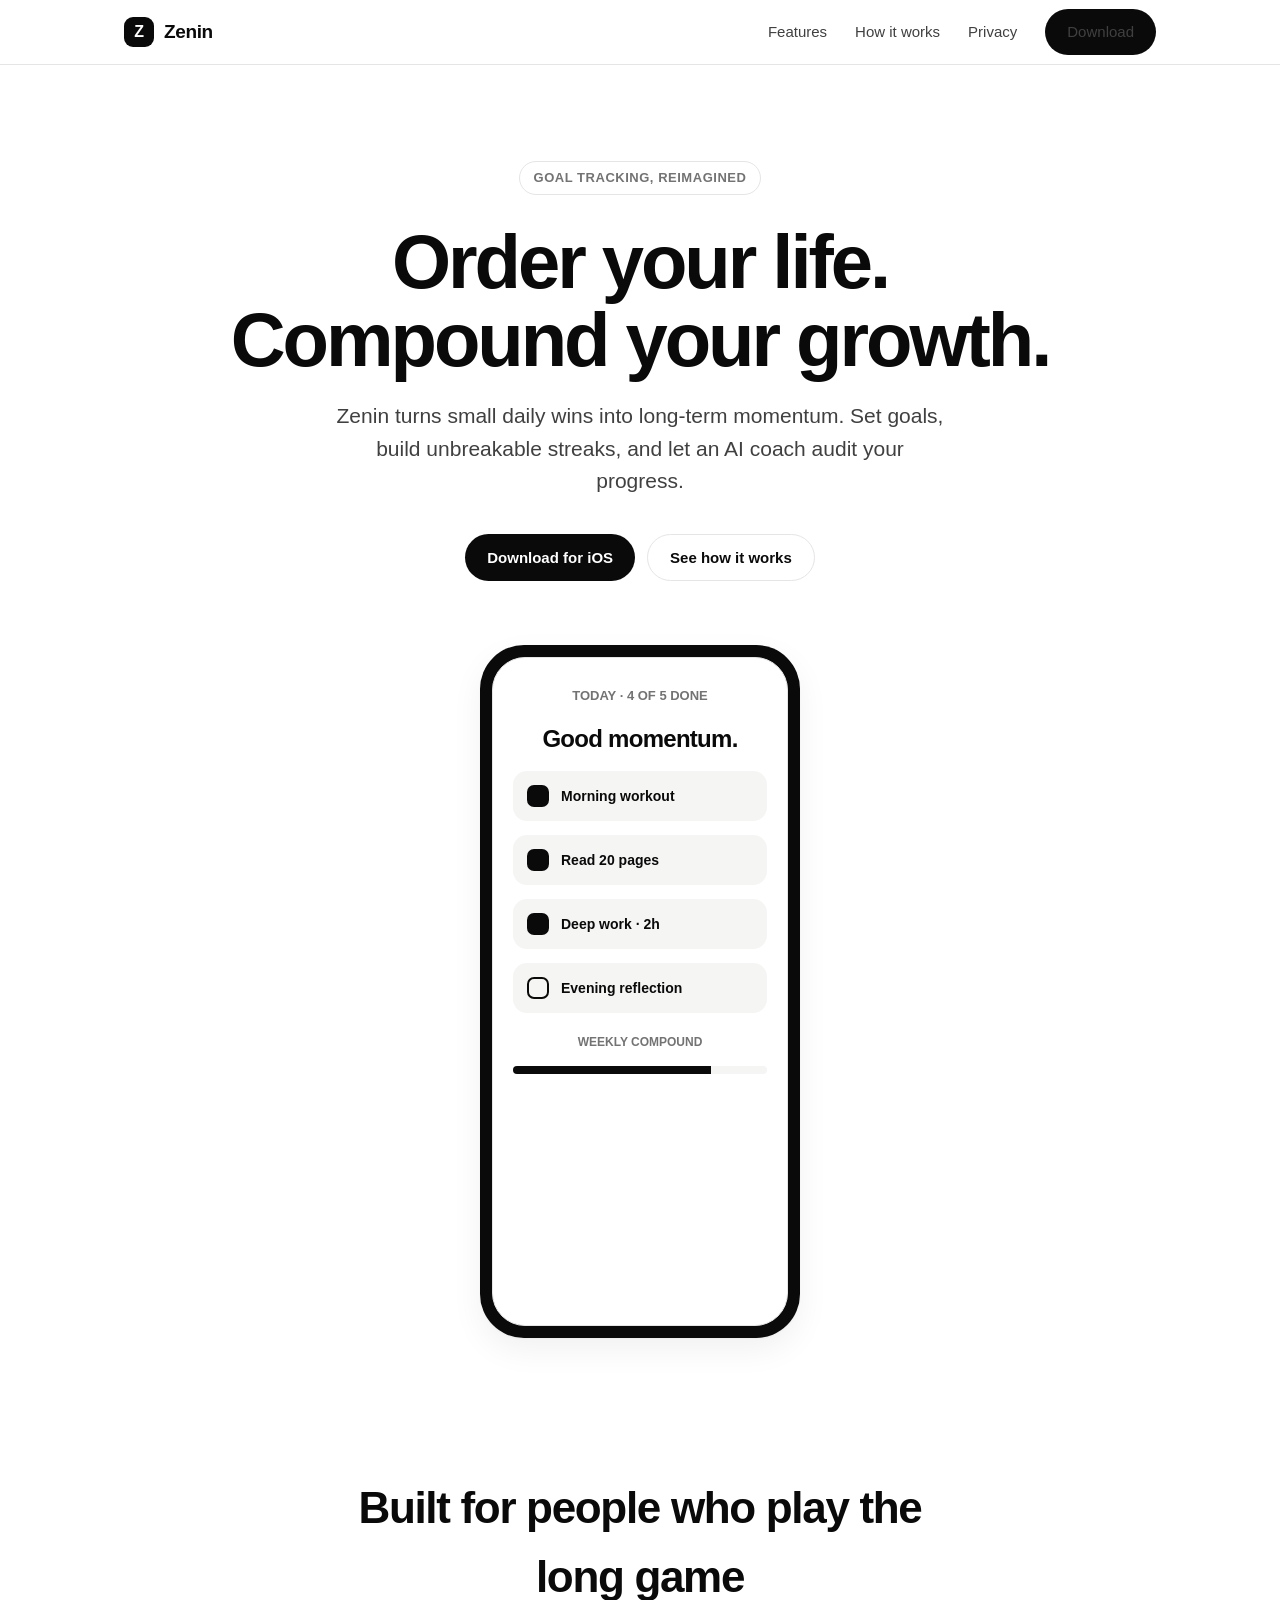
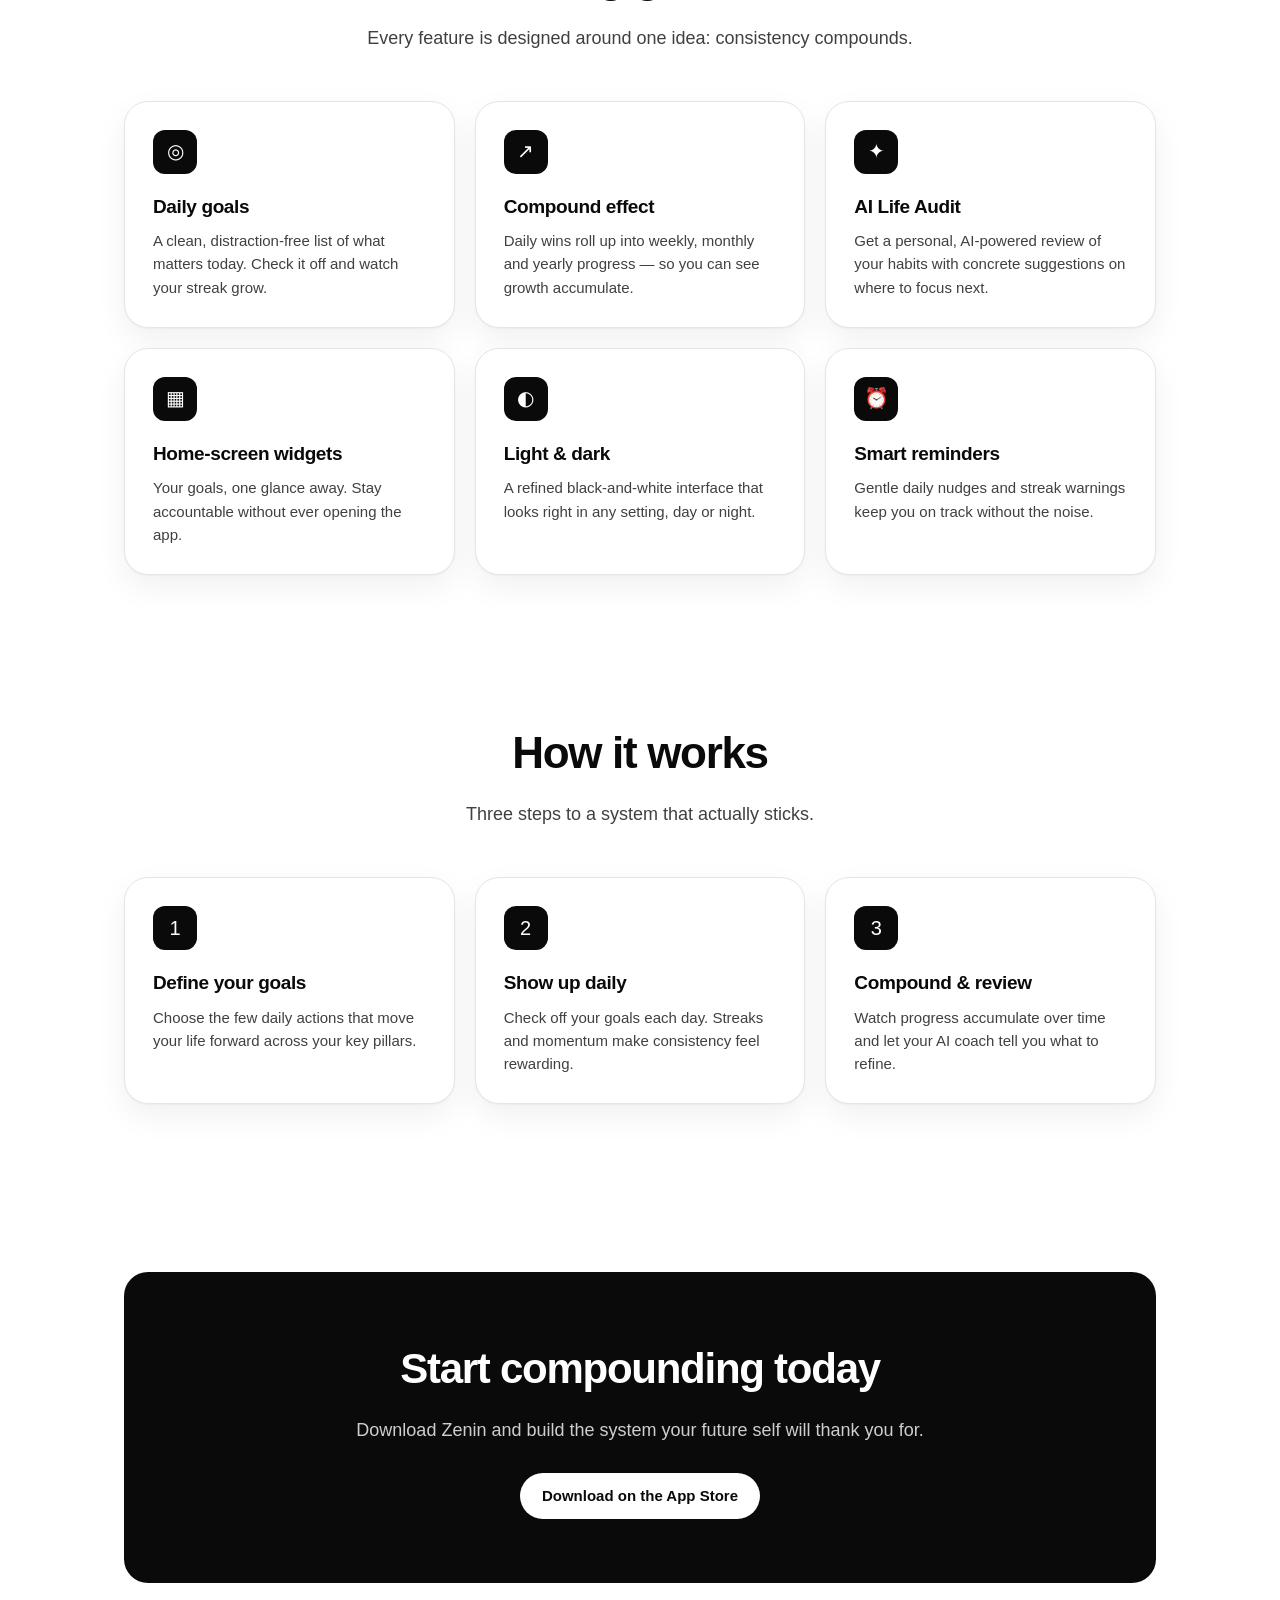
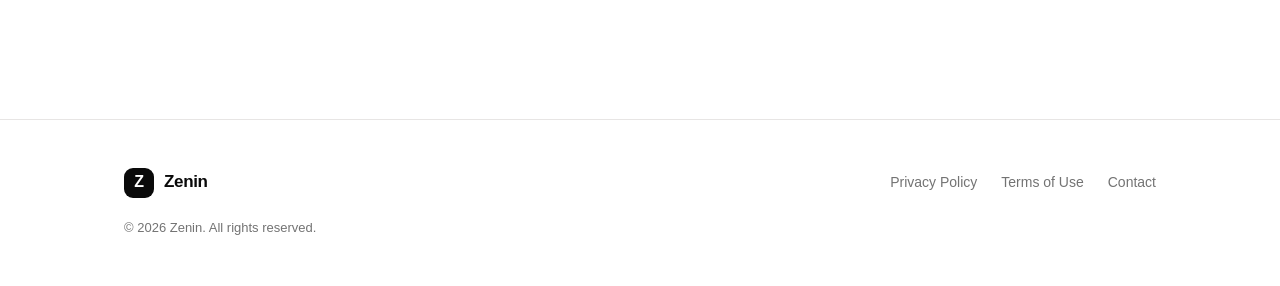
==== index.html @ 23f2ebb4 "Zenin marketing site + privacy policy & terms" ====
<!DOCTYPE html>
<html lang="en">
<head>
    <meta charset="UTF-8">
    <meta name="viewport" content="width=device-width, initial-scale=1.0">
    <title>Zenin — Order your life. Compound your growth.</title>
    <meta name="description" content="Zenin is a premium goal-tracking app that turns daily discipline into compounding long-term progress. Track goals, build streaks, and get an AI life audit.">
    <link rel="stylesheet" href="styles.css">
    <link rel="icon" href="data:image/svg+xml,<svg xmlns='http://www.w3.org/2000/svg' viewBox='0 0 100 100'><rect width='100' height='100' rx='22' fill='black'/><text x='50' y='70' font-size='62' font-family='Arial' font-weight='bold' fill='white' text-anchor='middle'>Z</text></svg>">
</head>
<body>

    <nav class="nav">
        <div class="wrap">
            <a class="brand" href="/"><span class="mark">Z</span> Zenin</a>
            <div class="nav-links">
                <a href="#features">Features</a>
                <a href="#how">How it works</a>
                <a href="privacy.html">Privacy</a>
                <a class="btn" href="#download">Download</a>
            </div>
        </div>
    </nav>

    <header class="hero">
        <div class="wrap">
            <span class="eyebrow">Goal tracking, reimagined</span>
            <h1>Order your life.<br>Compound your growth.</h1>
            <p class="lead">
                Zenin turns small daily wins into long-term momentum. Set goals,
                build unbreakable streaks, and let an AI coach audit your progress.
            </p>
            <div class="cta-row">
                <a class="btn" href="#download">Download for iOS</a>
                <a class="btn btn-ghost" href="#how">See how it works</a>
            </div>

            <div class="phone-stage">
                <div class="phone">
                    <div class="phone-screen">
                        <div class="ph-title">TODAY · 4 OF 5 DONE</div>
                        <div class="ph-h">Good momentum.</div>
                        <div class="ph-card"><span class="ph-dot on"></span> Morning workout</div>
                        <div class="ph-card"><span class="ph-dot on"></span> Read 20 pages</div>
                        <div class="ph-card"><span class="ph-dot on"></span> Deep work · 2h</div>
                        <div class="ph-card"><span class="ph-dot"></span> Evening reflection</div>
                        <div style="margin-top:6px; font-size:12px; color:var(--ink-mute); font-weight:600;">WEEKLY COMPOUND</div>
                        <div class="ph-bar"><span style="width:78%"></span></div>
                    </div>
                </div>
            </div>
        </div>
    </header>

    <section class="block" id="features">
        <div class="wrap">
            <div class="section-head">
                <h2>Built for people who play the long game</h2>
                <p>Every feature is designed around one idea: consistency compounds.</p>
            </div>
            <div class="grid">
                <div class="card">
                    <div class="ic">◎</div>
                    <h3>Daily goals</h3>
                    <p>A clean, distraction-free list of what matters today. Check it off and watch your streak grow.</p>
                </div>
                <div class="card">
                    <div class="ic">↗</div>
                    <h3>Compound effect</h3>
                    <p>Daily wins roll up into weekly, monthly and yearly progress — so you can see growth accumulate.</p>
                </div>
                <div class="card">
                    <div class="ic">✦</div>
                    <h3>AI Life Audit</h3>
                    <p>Get a personal, AI-powered review of your habits with concrete suggestions on where to focus next.</p>
                </div>
                <div class="card">
                    <div class="ic">▦</div>
                    <h3>Home-screen widgets</h3>
                    <p>Your goals, one glance away. Stay accountable without ever opening the app.</p>
                </div>
                <div class="card">
                    <div class="ic">◐</div>
                    <h3>Light &amp; dark</h3>
                    <p>A refined black-and-white interface that looks right in any setting, day or night.</p>
                </div>
                <div class="card">
                    <div class="ic">⏰</div>
                    <h3>Smart reminders</h3>
                    <p>Gentle daily nudges and streak warnings keep you on track without the noise.</p>
                </div>
            </div>
        </div>
    </section>

    <section class="block" id="how">
        <div class="wrap">
            <div class="section-head">
                <h2>How it works</h2>
                <p>Three steps to a system that actually sticks.</p>
            </div>
            <div class="grid">
                <div class="card">
                    <div class="ic">1</div>
                    <h3>Define your goals</h3>
                    <p>Choose the few daily actions that move your life forward across your key pillars.</p>
                </div>
                <div class="card">
                    <div class="ic">2</div>
                    <h3>Show up daily</h3>
                    <p>Check off your goals each day. Streaks and momentum make consistency feel rewarding.</p>
                </div>
                <div class="card">
                    <div class="ic">3</div>
                    <h3>Compound &amp; review</h3>
                    <p>Watch progress accumulate over time and let your AI coach tell you what to refine.</p>
                </div>
            </div>
        </div>
    </section>

    <section class="block" id="download">
        <div class="wrap">
            <div class="band">
                <h2>Start compounding today</h2>
                <p>Download Zenin and build the system your future self will thank you for.</p>
                <a class="btn" href="#">Download on the App Store</a>
            </div>
        </div>
    </section>

    <footer class="footer">
        <div class="wrap">
            <a class="brand" href="/"><span class="mark">Z</span> Zenin</a>
            <div class="footer-links">
                <a href="privacy.html">Privacy Policy</a>
                <a href="terms.html">Terms of Use</a>
                <a href="mailto:walydelkhadiri@gmail.com">Contact</a>
            </div>
            <div class="copy">© 2026 Zenin. All rights reserved.</div>
        </div>
    </footer>

</body>
</html>
---- styles.css ----
/* ============================================================
   Zenin — marketing & legal site
   Aesthetic: minimal black & white premium, Cal-AI-style layout
   ============================================================ */

:root {
    --bg:            #ffffff;
    --bg-soft:       #f5f5f4;
    --bg-card:       #ffffff;
    --ink:           #0a0a0a;
    --ink-soft:      #404040;
    --ink-mute:      #737373;
    --line:          #e7e5e4;
    --radius:        24px;
    --radius-sm:     14px;
    --shadow:        0 1px 2px rgba(0,0,0,.04), 0 12px 32px rgba(0,0,0,.06);
    --maxw:          1080px;
    --font:          -apple-system, BlinkMacSystemFont, "SF Pro Display",
                     "Inter", "Helvetica Neue", Arial, sans-serif;
}

@media (prefers-color-scheme: dark) {
    :root {
        --bg:        #0a0a0a;
        --bg-soft:   #161615;
        --bg-card:   #161615;
        --ink:       #fafafa;
        --ink-soft:  #d4d4d4;
        --ink-mute:  #a3a3a3;
        --line:      #292929;
        --shadow:    0 1px 2px rgba(0,0,0,.4), 0 12px 32px rgba(0,0,0,.5);
    }
}

* { box-sizing: border-box; margin: 0; padding: 0; }

html { scroll-behavior: smooth; -webkit-text-size-adjust: 100%; }

body {
    font-family: var(--font);
    background: var(--bg);
    color: var(--ink);
    line-height: 1.55;
    -webkit-font-smoothing: antialiased;
    text-rendering: optimizeLegibility;
}

a { color: inherit; text-decoration: none; }

.wrap { max-width: var(--maxw); margin: 0 auto; padding: 0 24px; }

/* ---------- Nav ---------- */
.nav {
    position: sticky; top: 0; z-index: 50;
    backdrop-filter: saturate(180%) blur(20px);
    -webkit-backdrop-filter: saturate(180%) blur(20px);
    background: color-mix(in srgb, var(--bg) 80%, transparent);
    border-bottom: 1px solid var(--line);
}
.nav .wrap {
    display: flex; align-items: center; justify-content: space-between;
    height: 64px;
}
.brand {
    display: flex; align-items: center; gap: 10px;
    font-weight: 700; font-size: 19px; letter-spacing: -.02em;
}
.brand .mark {
    width: 30px; height: 30px; border-radius: 9px;
    background: var(--ink); color: var(--bg);
    display: grid; place-items: center;
    font-weight: 800; font-size: 16px;
}
.nav-links { display: flex; align-items: center; gap: 28px; }
.nav-links a { color: var(--ink-soft); font-size: 15px; font-weight: 500; }
.nav-links a:hover { color: var(--ink); }

/* ---------- Buttons ---------- */
.btn {
    display: inline-flex; align-items: center; gap: 8px;
    background: var(--ink); color: var(--bg);
    font-weight: 600; font-size: 15px;
    padding: 11px 22px; border-radius: 999px;
    transition: transform .15s ease, opacity .15s ease;
    white-space: nowrap;
}
.btn:hover { transform: translateY(-1px); opacity: .9; }
.btn-ghost {
    background: transparent; color: var(--ink);
    border: 1px solid var(--line);
}

/* ---------- Hero ---------- */
.hero { text-align: center; padding: 96px 0 64px; }
.eyebrow {
    display: inline-block; font-size: 13px; font-weight: 600;
    letter-spacing: .04em; text-transform: uppercase;
    color: var(--ink-mute);
    border: 1px solid var(--line); border-radius: 999px;
    padding: 6px 14px; margin-bottom: 28px;
}
.hero h1 {
    font-size: clamp(40px, 7vw, 76px);
    line-height: 1.02; letter-spacing: -.04em; font-weight: 800;
    margin-bottom: 22px;
}
.hero p.lead {
    font-size: clamp(17px, 2.4vw, 21px);
    color: var(--ink-soft); max-width: 620px; margin: 0 auto 36px;
}
.cta-row { display: flex; gap: 12px; justify-content: center; flex-wrap: wrap; }

/* ---------- Phone mock ---------- */
.phone-stage { margin: 64px auto 0; max-width: 320px; }
.phone {
    aspect-ratio: 9 / 19.5;
    border-radius: 44px;
    background: var(--ink);
    padding: 12px;
    box-shadow: var(--shadow);
}
.phone-screen {
    width: 100%; height: 100%;
    border-radius: 33px;
    background: var(--bg);
    border: 1px solid var(--line);
    display: flex; flex-direction: column;
    padding: 28px 20px; gap: 14px; overflow: hidden;
}
.ph-title { font-size: 13px; color: var(--ink-mute); font-weight: 600; }
.ph-h { font-size: 24px; font-weight: 800; letter-spacing: -.03em; }
.ph-card {
    background: var(--bg-soft); border-radius: var(--radius-sm);
    padding: 14px; display: flex; align-items: center; gap: 12px;
    font-size: 14px; font-weight: 600;
}
.ph-dot {
    width: 22px; height: 22px; border-radius: 7px;
    border: 2px solid var(--ink); flex: none;
}
.ph-dot.on { background: var(--ink); }
.ph-bar { height: 8px; border-radius: 99px; background: var(--bg-soft); overflow: hidden; }
.ph-bar > span { display: block; height: 100%; background: var(--ink); }

/* ---------- Sections ---------- */
section.block { padding: 72px 0; }
.section-head { text-align: center; max-width: 640px; margin: 0 auto 48px; }
.section-head h2 {
    font-size: clamp(28px, 4.5vw, 44px);
    letter-spacing: -.03em; font-weight: 800; margin-bottom: 14px;
}
.section-head p { color: var(--ink-soft); font-size: 18px; }

.grid {
    display: grid; grid-template-columns: repeat(3, 1fr); gap: 20px;
}
.card {
    background: var(--bg-card); border: 1px solid var(--line);
    border-radius: var(--radius); padding: 28px;
    box-shadow: var(--shadow);
}
.card .ic {
    width: 44px; height: 44px; border-radius: 12px;
    background: var(--ink); color: var(--bg);
    display: grid; place-items: center; font-size: 20px;
    margin-bottom: 18px;
}
.card h3 { font-size: 19px; letter-spacing: -.02em; margin-bottom: 8px; }
.card p { color: var(--ink-soft); font-size: 15px; }

/* ---------- CTA band ---------- */
.band {
    background: var(--ink); color: var(--bg);
    border-radius: var(--radius); text-align: center;
    padding: 64px 32px; margin: 24px 0;
}
.band h2 { font-size: clamp(28px, 4.5vw, 42px); letter-spacing: -.03em; margin-bottom: 16px; }
.band p { opacity: .8; font-size: 18px; margin-bottom: 28px; }
.band .btn { background: var(--bg); color: var(--ink); }

/* ---------- Footer ---------- */
.footer { border-top: 1px solid var(--line); padding: 48px 0; margin-top: 40px; }
.footer .wrap {
    display: flex; justify-content: space-between; align-items: center;
    flex-wrap: wrap; gap: 20px;
}
.footer .brand { font-size: 17px; }
.footer-links { display: flex; gap: 24px; flex-wrap: wrap; }
.footer-links a { color: var(--ink-mute); font-size: 14px; }
.footer-links a:hover { color: var(--ink); }
.copy { color: var(--ink-mute); font-size: 13px; width: 100%; }

/* ---------- Legal pages ---------- */
.legal { padding: 56px 0 32px; max-width: 760px; margin: 0 auto; }
.legal .back { font-size: 14px; color: var(--ink-mute); display: inline-block; margin-bottom: 28px; }
.legal .back:hover { color: var(--ink); }
.legal h1 { font-size: clamp(32px, 5vw, 46px); letter-spacing: -.03em; margin-bottom: 10px; }
.legal .updated { color: var(--ink-mute); font-size: 14px; margin-bottom: 40px; }
.legal h2 {
    font-size: 22px; letter-spacing: -.02em; margin: 40px 0 12px;
    padding-top: 8px;
}
.legal h3 { font-size: 17px; margin: 24px 0 8px; }
.legal p, .legal li { color: var(--ink-soft); font-size: 16px; margin-bottom: 12px; }
.legal ul { padding-left: 22px; margin-bottom: 12px; }
.legal li { margin-bottom: 6px; }
.legal a { text-decoration: underline; text-underline-offset: 2px; }
.legal strong { color: var(--ink); }
.legal .tldr {
    background: var(--bg-soft); border: 1px solid var(--line);
    border-radius: var(--radius-sm); padding: 18px 20px; margin-bottom: 32px;
    font-size: 15px;
}

/* ---------- Responsive ---------- */
@media (max-width: 820px) {
    .grid { grid-template-columns: 1fr; }
    .nav-links a:not(.btn) { display: none; }
    .hero { padding: 64px 0 40px; }
}
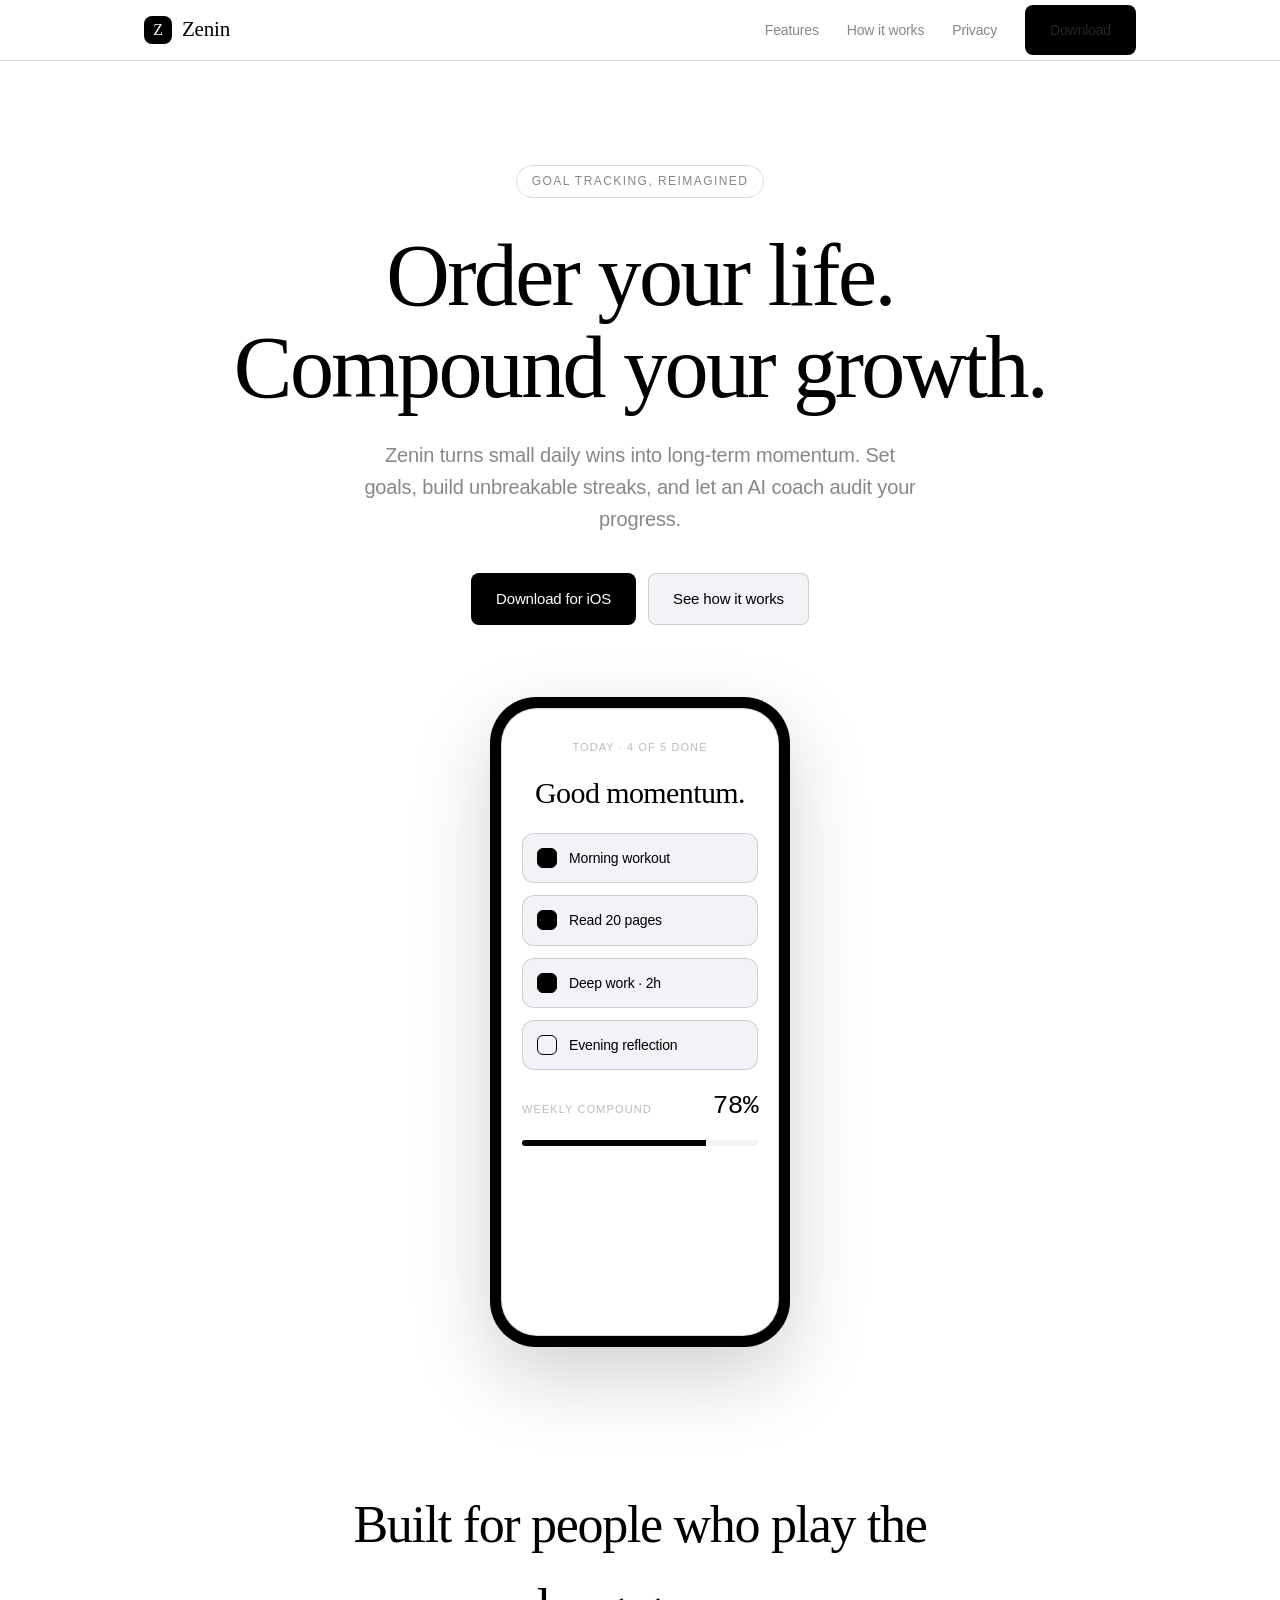
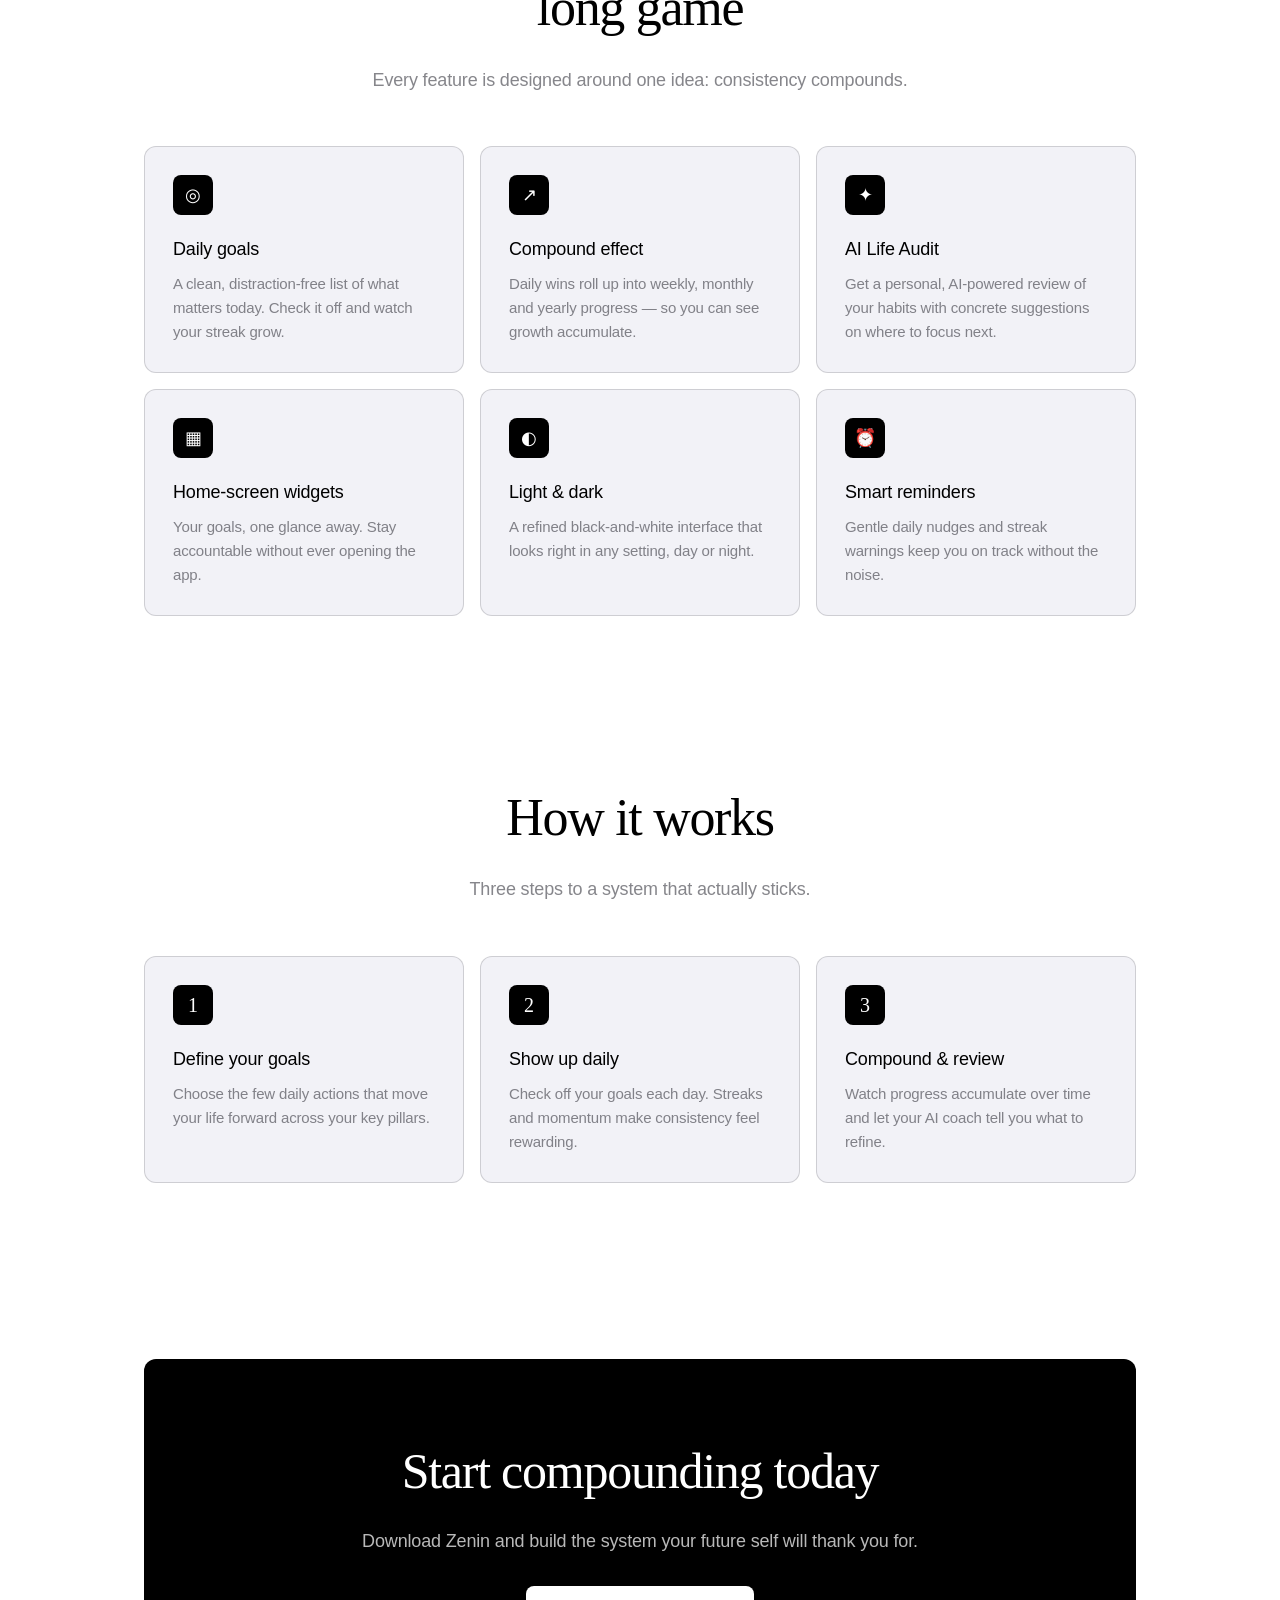
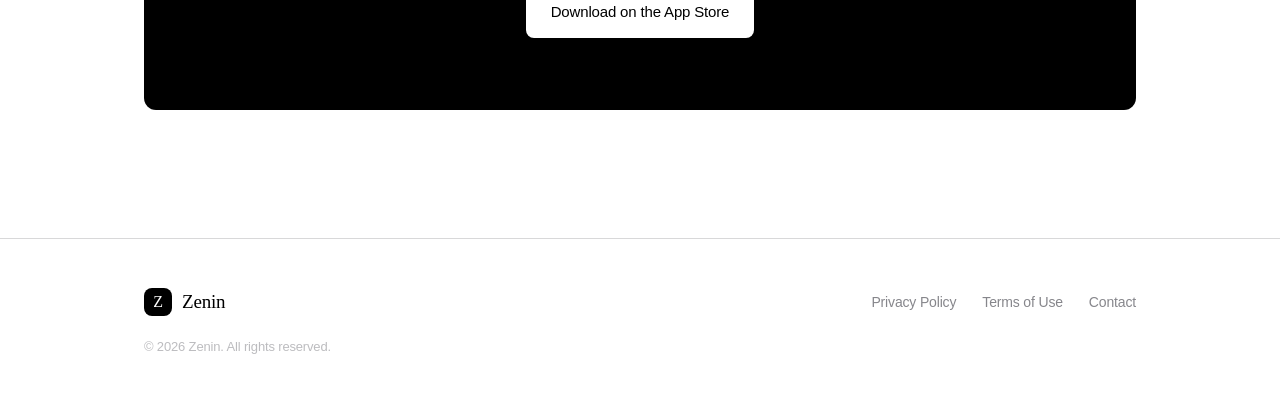
==== commit 7a602c2c: "Redesign to match app DA: thin serif display, light sans body, mono numerals, iOS semantic colors" ====
--- a/index.html
+++ b/index.html
@@ -16,7 +16,7 @@
             <div class="nav-links">
                 <a href="#features">Features</a>
                 <a href="#how">How it works</a>
-                <a href="privacy.html">Privacy</a>
+                <a href="privacy/">Privacy</a>
                 <a class="btn" href="#download">Download</a>
             </div>
         </div>
@@ -32,19 +32,19 @@
             </p>
             <div class="cta-row">
                 <a class="btn" href="#download">Download for iOS</a>
-                <a class="btn btn-ghost" href="#how">See how it works</a>
+                <a class="btn btn-secondary" href="#how">See how it works</a>
             </div>
 
             <div class="phone-stage">
                 <div class="phone">
                     <div class="phone-screen">
-                        <div class="ph-title">TODAY · 4 OF 5 DONE</div>
+                        <div class="ph-eyebrow">Today · 4 of 5 done</div>
                         <div class="ph-h">Good momentum.</div>
                         <div class="ph-card"><span class="ph-dot on"></span> Morning workout</div>
                         <div class="ph-card"><span class="ph-dot on"></span> Read 20 pages</div>
                         <div class="ph-card"><span class="ph-dot on"></span> Deep work · 2h</div>
                         <div class="ph-card"><span class="ph-dot"></span> Evening reflection</div>
-                        <div style="margin-top:6px; font-size:12px; color:var(--ink-mute); font-weight:600;">WEEKLY COMPOUND</div>
+                        <div class="ph-metric"><span>Weekly compound</span><span>78%</span></div>
                         <div class="ph-bar"><span style="width:78%"></span></div>
                     </div>
                 </div>
@@ -101,17 +101,17 @@
             </div>
             <div class="grid">
                 <div class="card">
-                    <div class="ic">1</div>
+                    <div class="ic num">1</div>
                     <h3>Define your goals</h3>
                     <p>Choose the few daily actions that move your life forward across your key pillars.</p>
                 </div>
                 <div class="card">
-                    <div class="ic">2</div>
+                    <div class="ic num">2</div>
                     <h3>Show up daily</h3>
                     <p>Check off your goals each day. Streaks and momentum make consistency feel rewarding.</p>
                 </div>
                 <div class="card">
-                    <div class="ic">3</div>
+                    <div class="ic num">3</div>
                     <h3>Compound &amp; review</h3>
                     <p>Watch progress accumulate over time and let your AI coach tell you what to refine.</p>
                 </div>
@@ -133,8 +133,8 @@
         <div class="wrap">
             <a class="brand" href="/"><span class="mark">Z</span> Zenin</a>
             <div class="footer-links">
-                <a href="privacy.html">Privacy Policy</a>
-                <a href="terms.html">Terms of Use</a>
+                <a href="privacy/">Privacy Policy</a>
+                <a href="terms/">Terms of Use</a>
                 <a href="mailto:walydelkhadiri@gmail.com">Contact</a>
             </div>
             <div class="copy">© 2026 Zenin. All rights reserved.</div>
--- a/styles.css
+++ b/styles.css
@@ -1,34 +1,43 @@
 /* ============================================================
    Zenin — marketing & legal site
-   Aesthetic: minimal black & white premium, Cal-AI-style layout
+   Mirrors the in-app design system (LOTheme):
+   · serif ultra-thin display headings
+   · sans-serif light body
+   · monospace thin for numbers
+   · pure B&W, iOS semantic colors
+   · 12px cards, 8px buttons, hairline borders
    ============================================================ */
 
 :root {
-    --bg:            #ffffff;
-    --bg-soft:       #f5f5f4;
-    --bg-card:       #ffffff;
-    --ink:           #0a0a0a;
-    --ink-soft:      #404040;
-    --ink-mute:      #737373;
-    --line:          #e7e5e4;
-    --radius:        24px;
-    --radius-sm:     14px;
-    --shadow:        0 1px 2px rgba(0,0,0,.04), 0 12px 32px rgba(0,0,0,.06);
-    --maxw:          1080px;
-    --font:          -apple-system, BlinkMacSystemFont, "SF Pro Display",
-                     "Inter", "Helvetica Neue", Arial, sans-serif;
+    /* iOS semantic colors — light */
+    --bg:            #ffffff;   /* systemBackground */
+    --surface:       #f2f2f7;   /* secondarySystemBackground */
+    --surface-2:     #ffffff;   /* tertiarySystemBackground */
+    --border:        rgba(60,60,67,.20);   /* separator */
+    --ink:           #000000;   /* label */
+    --ink-2:         rgba(60,60,67,.62);    /* secondaryLabel */
+    --ink-3:         rgba(60,60,67,.34);    /* tertiaryLabel */
+
+    --radius-card:   12px;
+    --radius-btn:    8px;
+    --radius-tag:    100px;
+
+    --maxw:          1040px;
+
+    --serif:  ui-serif, "New York", "Iowan Old Style", Georgia, "Times New Roman", serif;
+    --sans:   -apple-system, BlinkMacSystemFont, "SF Pro Text", "Helvetica Neue", Arial, sans-serif;
+    --mono:   ui-monospace, "SF Mono", "JetBrains Mono", Menlo, monospace;
 }
 
 @media (prefers-color-scheme: dark) {
     :root {
-        --bg:        #0a0a0a;
-        --bg-soft:   #161615;
-        --bg-card:   #161615;
-        --ink:       #fafafa;
-        --ink-soft:  #d4d4d4;
-        --ink-mute:  #a3a3a3;
-        --line:      #292929;
-        --shadow:    0 1px 2px rgba(0,0,0,.4), 0 12px 32px rgba(0,0,0,.5);
+        --bg:        #000000;
+        --surface:   #1c1c1e;
+        --surface-2: #2c2c2e;
+        --border:    rgba(84,84,88,.55);
+        --ink:       #ffffff;
+        --ink-2:     rgba(235,235,245,.62);
+        --ink-3:     rgba(235,235,245,.32);
     }
 }
 
@@ -37,10 +46,12 @@
 html { scroll-behavior: smooth; -webkit-text-size-adjust: 100%; }
 
 body {
-    font-family: var(--font);
+    font-family: var(--sans);
+    font-weight: 300;                 /* body = light */
     background: var(--bg);
     color: var(--ink);
-    line-height: 1.55;
+    line-height: 1.6;
+    letter-spacing: -.01em;
     -webkit-font-smoothing: antialiased;
     text-rendering: optimizeLegibility;
 }
@@ -48,173 +59,161 @@
 a { color: inherit; text-decoration: none; }
 
 .wrap { max-width: var(--maxw); margin: 0 auto; padding: 0 24px; }
+
+/* serif display utility */
+.serif { font-family: var(--serif); font-weight: 200; letter-spacing: -.02em; }
 
 /* ---------- Nav ---------- */
 .nav {
     position: sticky; top: 0; z-index: 50;
     backdrop-filter: saturate(180%) blur(20px);
     -webkit-backdrop-filter: saturate(180%) blur(20px);
-    background: color-mix(in srgb, var(--bg) 80%, transparent);
-    border-bottom: 1px solid var(--line);
-}
-.nav .wrap {
-    display: flex; align-items: center; justify-content: space-between;
-    height: 64px;
-}
+    background: color-mix(in srgb, var(--bg) 72%, transparent);
+    border-bottom: .5px solid var(--border);
+}
+.nav .wrap { display: flex; align-items: center; justify-content: space-between; height: 60px; }
 .brand {
     display: flex; align-items: center; gap: 10px;
-    font-weight: 700; font-size: 19px; letter-spacing: -.02em;
+    font-family: var(--serif); font-weight: 300; font-size: 21px; letter-spacing: -.01em;
 }
 .brand .mark {
-    width: 30px; height: 30px; border-radius: 9px;
+    width: 28px; height: 28px; border-radius: var(--radius-btn);
     background: var(--ink); color: var(--bg);
     display: grid; place-items: center;
-    font-weight: 800; font-size: 16px;
+    font-family: var(--serif); font-weight: 300; font-size: 16px;
 }
 .nav-links { display: flex; align-items: center; gap: 28px; }
-.nav-links a { color: var(--ink-soft); font-size: 15px; font-weight: 500; }
+.nav-links a { color: var(--ink-2); font-size: 14px; font-weight: 500; }
 .nav-links a:hover { color: var(--ink); }
 
-/* ---------- Buttons ---------- */
+/* ---------- Buttons (rectangular, 8px — like loButton) ---------- */
 .btn {
-    display: inline-flex; align-items: center; gap: 8px;
-    background: var(--ink); color: var(--bg);
-    font-weight: 600; font-size: 15px;
-    padding: 11px 22px; border-radius: 999px;
-    transition: transform .15s ease, opacity .15s ease;
-    white-space: nowrap;
-}
-.btn:hover { transform: translateY(-1px); opacity: .9; }
-.btn-ghost {
-    background: transparent; color: var(--ink);
-    border: 1px solid var(--line);
+    display: inline-flex; align-items: center; justify-content: center; gap: 8px;
+    font-family: var(--sans); font-weight: 500; font-size: 15px;
+    background: var(--ink); color: var(--bg);
+    padding: 13px 24px; border-radius: var(--radius-btn);
+    border: .5px solid transparent;
+    transition: opacity .2s ease;
+}
+.btn:hover { opacity: .82; }
+.btn-secondary {
+    background: var(--surface); color: var(--ink);
+    border: .5px solid var(--border);
 }
 
 /* ---------- Hero ---------- */
-.hero { text-align: center; padding: 96px 0 64px; }
+.hero { text-align: center; padding: 104px 0 56px; }
 .eyebrow {
-    display: inline-block; font-size: 13px; font-weight: 600;
-    letter-spacing: .04em; text-transform: uppercase;
-    color: var(--ink-mute);
-    border: 1px solid var(--line); border-radius: 999px;
-    padding: 6px 14px; margin-bottom: 28px;
+    display: inline-block; font-family: var(--sans);
+    font-size: 12px; font-weight: 500; letter-spacing: .12em; text-transform: uppercase;
+    color: var(--ink-2);
+    border: .5px solid var(--border); border-radius: var(--radius-tag);
+    padding: 6px 15px; margin-bottom: 32px;
 }
 .hero h1 {
-    font-size: clamp(40px, 7vw, 76px);
-    line-height: 1.02; letter-spacing: -.04em; font-weight: 800;
-    margin-bottom: 22px;
+    font-family: var(--serif); font-weight: 200;
+    font-size: clamp(44px, 8vw, 88px); line-height: 1.04; letter-spacing: -.03em;
+    margin-bottom: 26px;
 }
 .hero p.lead {
-    font-size: clamp(17px, 2.4vw, 21px);
-    color: var(--ink-soft); max-width: 620px; margin: 0 auto 36px;
+    font-size: clamp(17px, 2.2vw, 20px); font-weight: 300;
+    color: var(--ink-2); max-width: 560px; margin: 0 auto 38px;
 }
 .cta-row { display: flex; gap: 12px; justify-content: center; flex-wrap: wrap; }
 
 /* ---------- Phone mock ---------- */
-.phone-stage { margin: 64px auto 0; max-width: 320px; }
+.phone-stage { margin: 72px auto 0; max-width: 300px; }
 .phone {
-    aspect-ratio: 9 / 19.5;
-    border-radius: 44px;
-    background: var(--ink);
-    padding: 12px;
-    box-shadow: var(--shadow);
+    aspect-ratio: 9 / 19.5; border-radius: 46px;
+    background: var(--ink); padding: 11px;
+    box-shadow: 0 30px 80px rgba(0,0,0,.18);
 }
 .phone-screen {
-    width: 100%; height: 100%;
-    border-radius: 33px;
-    background: var(--bg);
-    border: 1px solid var(--line);
-    display: flex; flex-direction: column;
-    padding: 28px 20px; gap: 14px; overflow: hidden;
-}
-.ph-title { font-size: 13px; color: var(--ink-mute); font-weight: 600; }
-.ph-h { font-size: 24px; font-weight: 800; letter-spacing: -.03em; }
+    width: 100%; height: 100%; border-radius: 36px;
+    background: var(--bg); border: .5px solid var(--border);
+    display: flex; flex-direction: column; padding: 30px 20px; gap: 12px; overflow: hidden;
+}
+.ph-eyebrow { font-family: var(--sans); font-size: 11px; font-weight: 500; letter-spacing: .1em; color: var(--ink-3); text-transform: uppercase; }
+.ph-h { font-family: var(--serif); font-weight: 200; font-size: 30px; letter-spacing: -.02em; margin-bottom: 4px; }
 .ph-card {
-    background: var(--bg-soft); border-radius: var(--radius-sm);
-    padding: 14px; display: flex; align-items: center; gap: 12px;
-    font-size: 14px; font-weight: 600;
-}
-.ph-dot {
-    width: 22px; height: 22px; border-radius: 7px;
-    border: 2px solid var(--ink); flex: none;
-}
+    background: var(--surface); border-radius: var(--radius-card);
+    border: .5px solid var(--border);
+    padding: 13px 14px; display: flex; align-items: center; gap: 12px;
+    font-size: 14px; font-weight: 400;
+}
+.ph-dot { width: 20px; height: 20px; border-radius: 6px; border: 1.5px solid var(--ink); flex: none; }
 .ph-dot.on { background: var(--ink); }
-.ph-bar { height: 8px; border-radius: 99px; background: var(--bg-soft); overflow: hidden; }
+.ph-metric { display: flex; align-items: baseline; justify-content: space-between; margin-top: 4px; }
+.ph-metric span:first-child { font-family: var(--sans); font-size: 11px; font-weight: 500; letter-spacing: .1em; color: var(--ink-3); text-transform: uppercase; }
+.ph-metric span:last-child { font-family: var(--mono); font-weight: 200; font-size: 26px; letter-spacing: -.02em; }
+.ph-bar { height: 6px; border-radius: 99px; background: var(--surface); overflow: hidden; }
 .ph-bar > span { display: block; height: 100%; background: var(--ink); }
 
 /* ---------- Sections ---------- */
-section.block { padding: 72px 0; }
-.section-head { text-align: center; max-width: 640px; margin: 0 auto 48px; }
+section.block { padding: 80px 0; }
+.section-head { text-align: center; max-width: 620px; margin: 0 auto 52px; }
 .section-head h2 {
-    font-size: clamp(28px, 4.5vw, 44px);
-    letter-spacing: -.03em; font-weight: 800; margin-bottom: 14px;
-}
-.section-head p { color: var(--ink-soft); font-size: 18px; }
-
-.grid {
-    display: grid; grid-template-columns: repeat(3, 1fr); gap: 20px;
-}
+    font-family: var(--serif); font-weight: 200;
+    font-size: clamp(32px, 5vw, 52px); letter-spacing: -.025em; margin-bottom: 16px;
+}
+.section-head p { color: var(--ink-2); font-size: 18px; font-weight: 300; }
+
+.grid { display: grid; grid-template-columns: repeat(3, 1fr); gap: 16px; }
 .card {
-    background: var(--bg-card); border: 1px solid var(--line);
-    border-radius: var(--radius); padding: 28px;
-    box-shadow: var(--shadow);
+    background: var(--surface); border: .5px solid var(--border);
+    border-radius: var(--radius-card); padding: 28px;
 }
 .card .ic {
-    width: 44px; height: 44px; border-radius: 12px;
-    background: var(--ink); color: var(--bg);
-    display: grid; place-items: center; font-size: 20px;
-    margin-bottom: 18px;
-}
-.card h3 { font-size: 19px; letter-spacing: -.02em; margin-bottom: 8px; }
-.card p { color: var(--ink-soft); font-size: 15px; }
+    width: 40px; height: 40px; border-radius: var(--radius-btn);
+    background: var(--ink); color: var(--bg);
+    display: grid; place-items: center; font-size: 18px; font-weight: 300;
+    margin-bottom: 20px;
+}
+.card .ic.num { font-family: var(--serif); font-size: 20px; }
+.card h3 { font-family: var(--sans); font-size: 18px; font-weight: 500; letter-spacing: -.01em; margin-bottom: 8px; }
+.card p { color: var(--ink-2); font-size: 15px; font-weight: 300; }
 
 /* ---------- CTA band ---------- */
 .band {
     background: var(--ink); color: var(--bg);
-    border-radius: var(--radius); text-align: center;
-    padding: 64px 32px; margin: 24px 0;
-}
-.band h2 { font-size: clamp(28px, 4.5vw, 42px); letter-spacing: -.03em; margin-bottom: 16px; }
-.band p { opacity: .8; font-size: 18px; margin-bottom: 28px; }
+    border-radius: var(--radius-card); text-align: center;
+    padding: 72px 32px; margin: 16px 0;
+}
+.band h2 { font-family: var(--serif); font-weight: 200; font-size: clamp(32px, 5vw, 50px); letter-spacing: -.025em; margin-bottom: 16px; }
+.band p { opacity: .72; font-size: 18px; font-weight: 300; margin-bottom: 30px; }
 .band .btn { background: var(--bg); color: var(--ink); }
 
 /* ---------- Footer ---------- */
-.footer { border-top: 1px solid var(--line); padding: 48px 0; margin-top: 40px; }
-.footer .wrap {
-    display: flex; justify-content: space-between; align-items: center;
-    flex-wrap: wrap; gap: 20px;
-}
-.footer .brand { font-size: 17px; }
-.footer-links { display: flex; gap: 24px; flex-wrap: wrap; }
-.footer-links a { color: var(--ink-mute); font-size: 14px; }
+.footer { border-top: .5px solid var(--border); padding: 48px 0; margin-top: 32px; }
+.footer .wrap { display: flex; justify-content: space-between; align-items: center; flex-wrap: wrap; gap: 20px; }
+.footer .brand { font-size: 19px; }
+.footer-links { display: flex; gap: 26px; flex-wrap: wrap; }
+.footer-links a { color: var(--ink-2); font-size: 14px; font-weight: 400; }
 .footer-links a:hover { color: var(--ink); }
-.copy { color: var(--ink-mute); font-size: 13px; width: 100%; }
+.copy { color: var(--ink-3); font-size: 13px; width: 100%; font-weight: 400; }
 
 /* ---------- Legal pages ---------- */
-.legal { padding: 56px 0 32px; max-width: 760px; margin: 0 auto; }
-.legal .back { font-size: 14px; color: var(--ink-mute); display: inline-block; margin-bottom: 28px; }
+.legal { padding: 64px 0 24px; max-width: 720px; margin: 0 auto; }
+.legal .back { font-size: 14px; color: var(--ink-2); display: inline-block; margin-bottom: 32px; font-weight: 400; }
 .legal .back:hover { color: var(--ink); }
-.legal h1 { font-size: clamp(32px, 5vw, 46px); letter-spacing: -.03em; margin-bottom: 10px; }
-.legal .updated { color: var(--ink-mute); font-size: 14px; margin-bottom: 40px; }
-.legal h2 {
-    font-size: 22px; letter-spacing: -.02em; margin: 40px 0 12px;
-    padding-top: 8px;
-}
-.legal h3 { font-size: 17px; margin: 24px 0 8px; }
-.legal p, .legal li { color: var(--ink-soft); font-size: 16px; margin-bottom: 12px; }
+.legal h1 { font-family: var(--serif); font-weight: 200; font-size: clamp(38px, 6vw, 56px); letter-spacing: -.025em; margin-bottom: 10px; }
+.legal .updated { color: var(--ink-3); font-size: 14px; margin-bottom: 40px; font-weight: 400; }
+.legal h2 { font-family: var(--sans); font-size: 21px; font-weight: 600; letter-spacing: -.01em; margin: 44px 0 14px; }
+.legal h3 { font-family: var(--sans); font-size: 16px; font-weight: 600; margin: 26px 0 8px; }
+.legal p, .legal li { color: var(--ink-2); font-size: 16px; font-weight: 300; margin-bottom: 12px; }
 .legal ul { padding-left: 22px; margin-bottom: 12px; }
-.legal li { margin-bottom: 6px; }
-.legal a { text-decoration: underline; text-underline-offset: 2px; }
-.legal strong { color: var(--ink); }
+.legal li { margin-bottom: 7px; }
+.legal a { color: var(--ink); text-decoration: underline; text-underline-offset: 3px; text-decoration-thickness: .5px; }
+.legal strong { color: var(--ink); font-weight: 600; }
 .legal .tldr {
-    background: var(--bg-soft); border: 1px solid var(--line);
-    border-radius: var(--radius-sm); padding: 18px 20px; margin-bottom: 32px;
-    font-size: 15px;
+    background: var(--surface); border: .5px solid var(--border);
+    border-radius: var(--radius-card); padding: 20px 22px; margin-bottom: 36px;
+    font-size: 15px; font-weight: 300;
 }
 
 /* ---------- Responsive ---------- */
 @media (max-width: 820px) {
     .grid { grid-template-columns: 1fr; }
     .nav-links a:not(.btn) { display: none; }
-    .hero { padding: 64px 0 40px; }
-}
+    .hero { padding: 72px 0 40px; }
+}
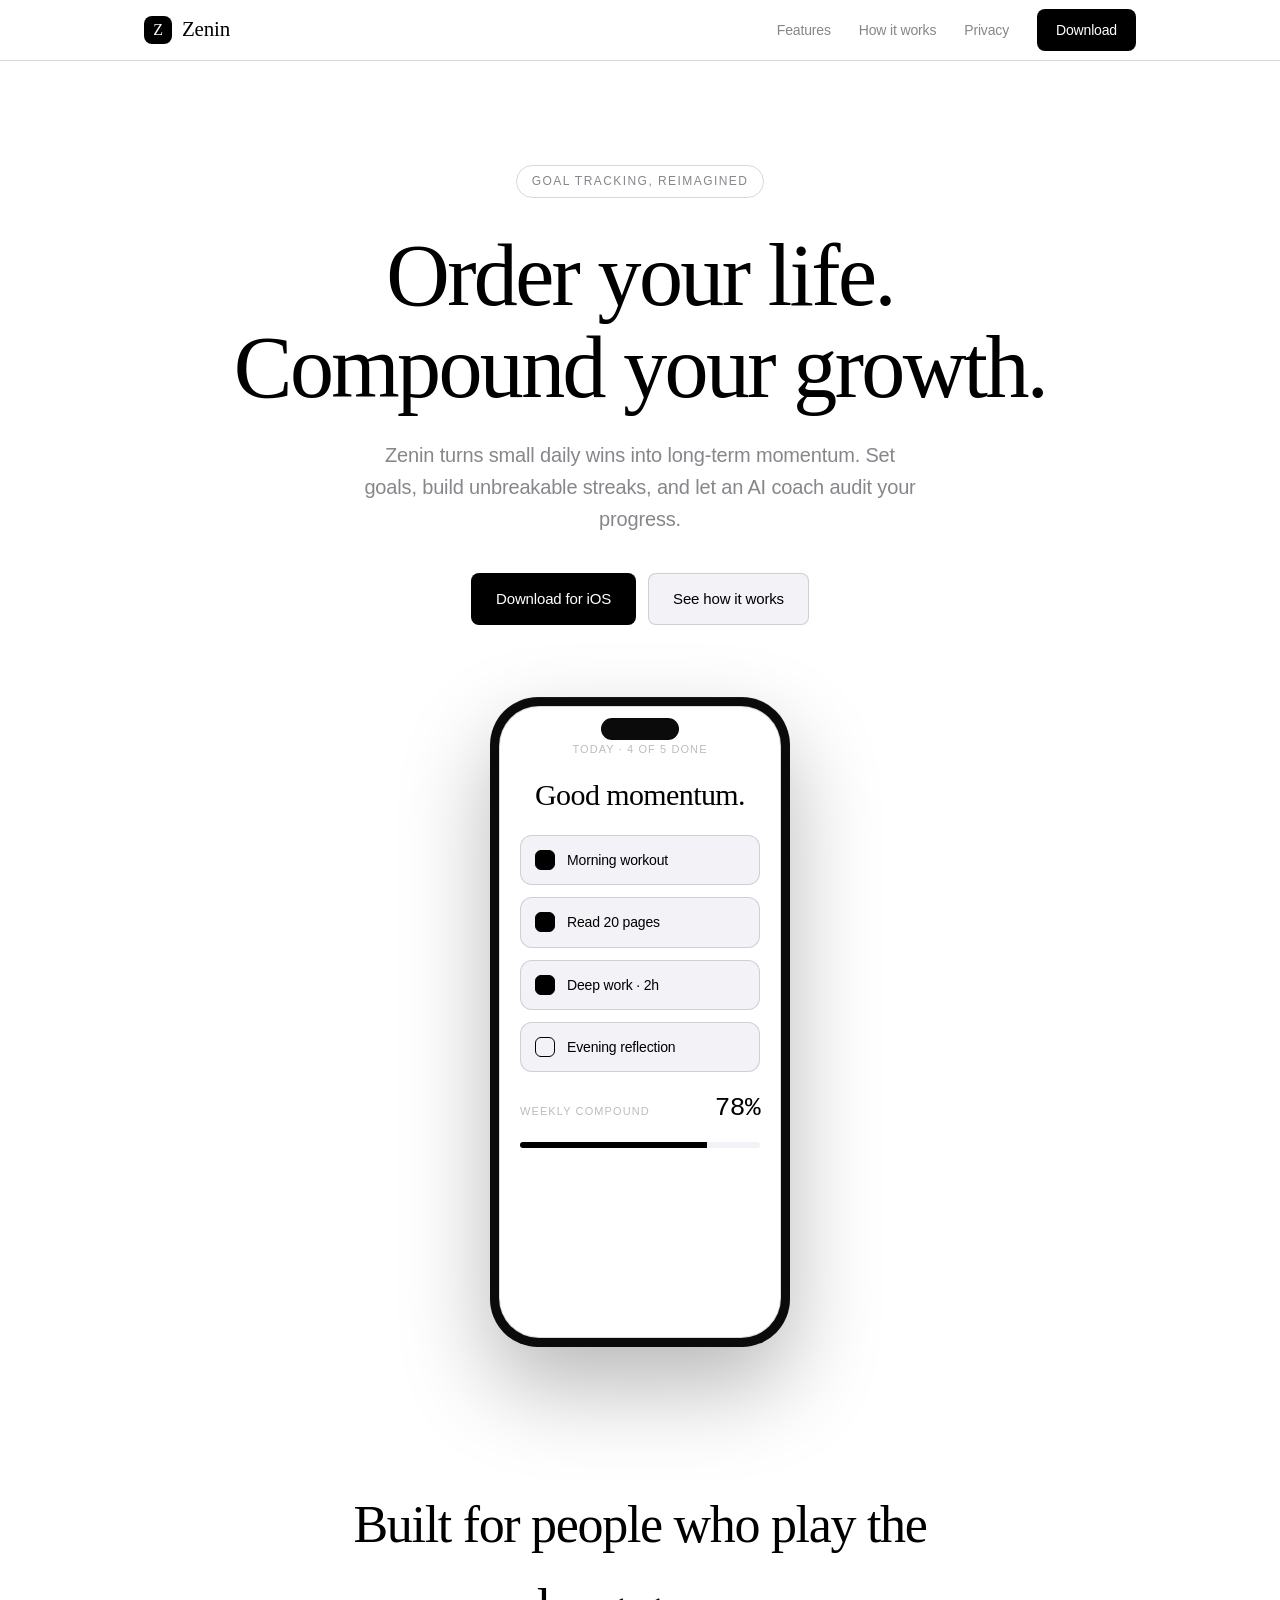
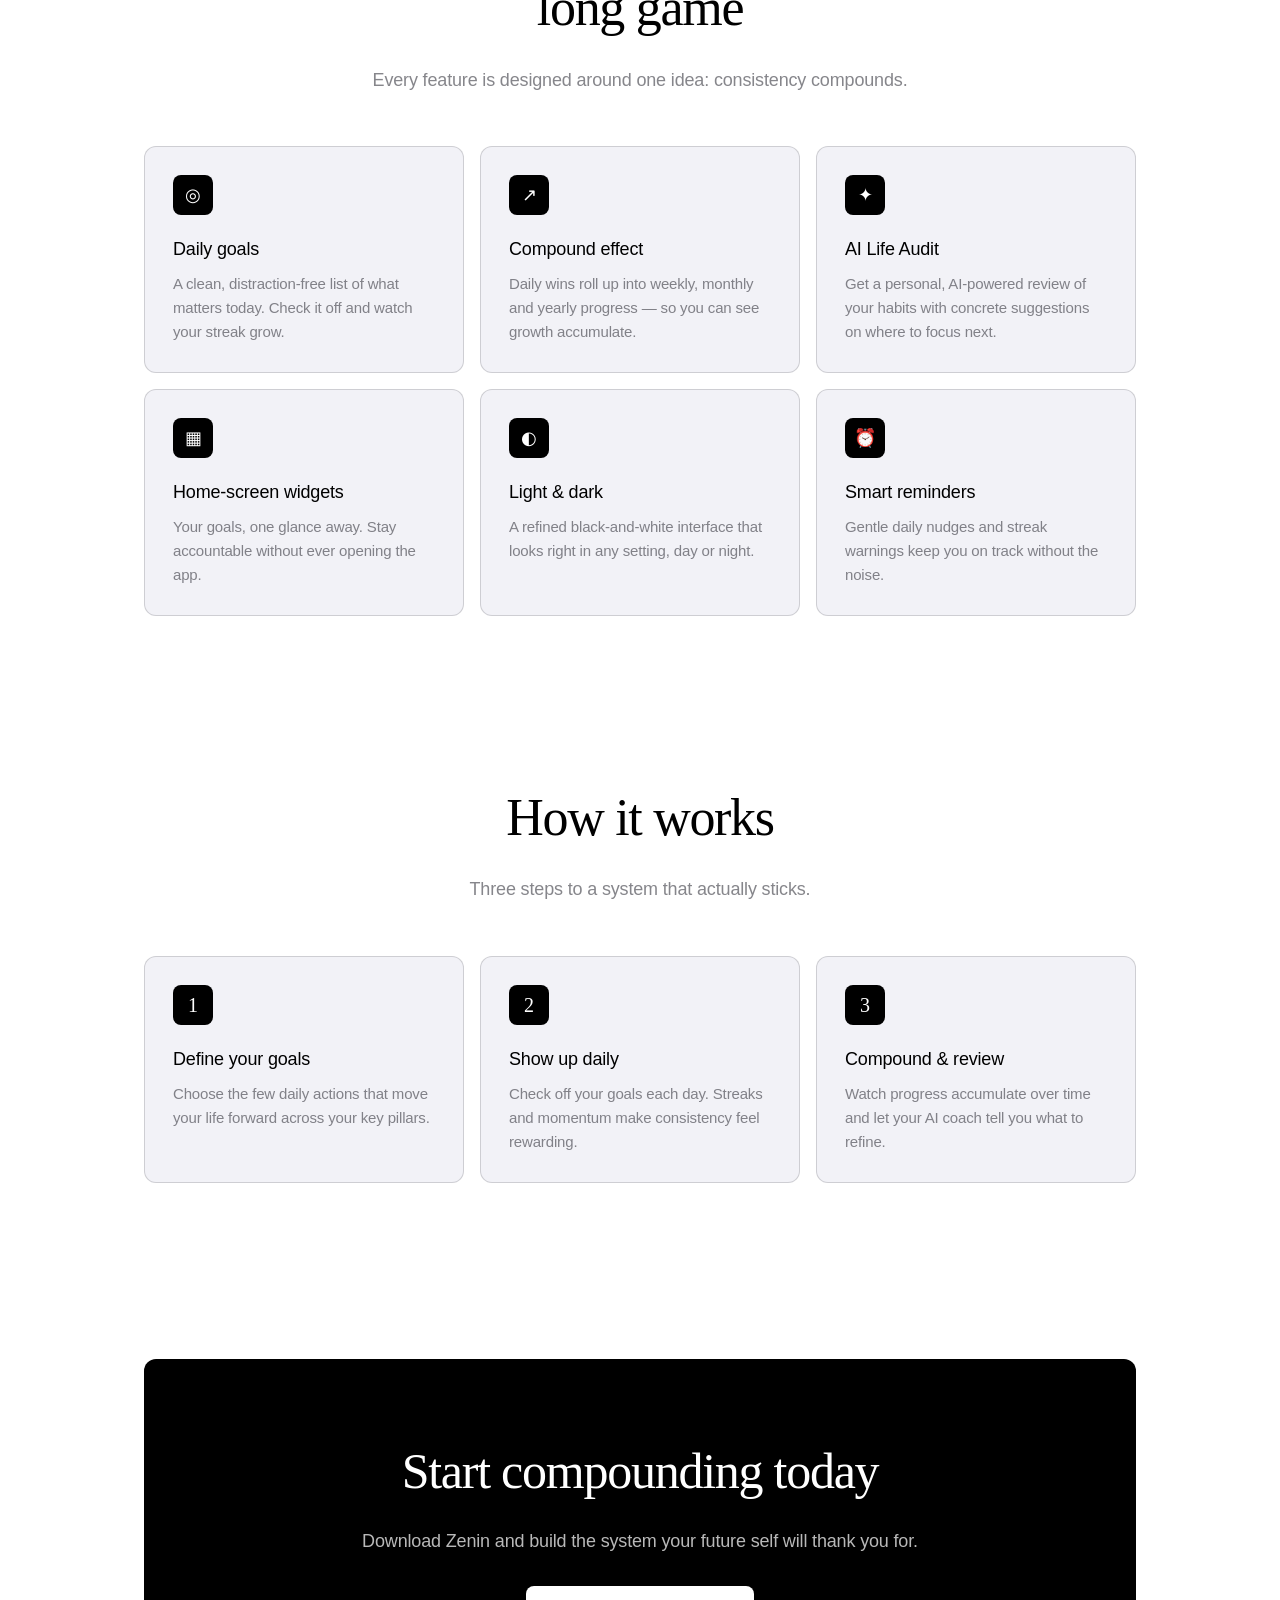
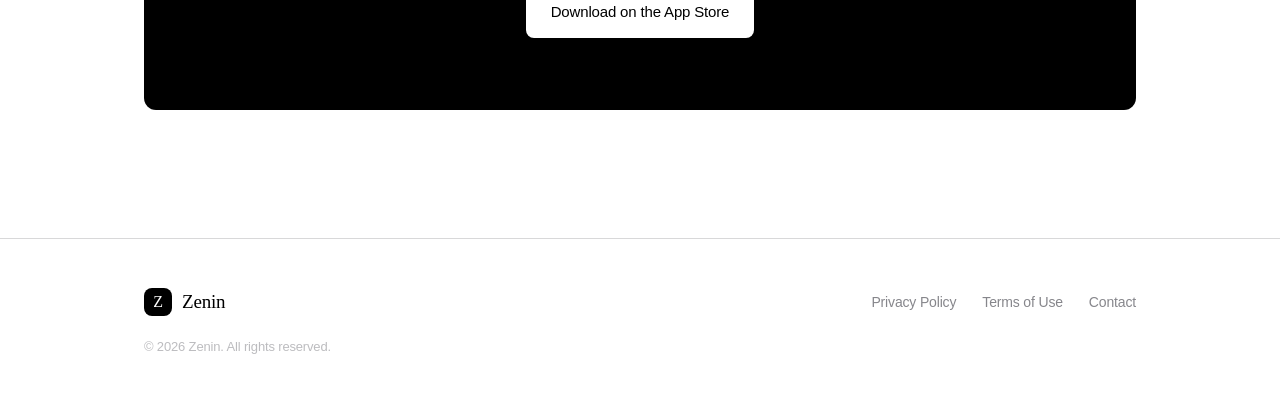
==== commit f451f57f: "Polish: fix nav button contrast, card hover, scroll reveal, realistic iPhone mockup w/ Dynamic Islan" ====
--- a/index.html
+++ b/index.html
@@ -141,5 +141,24 @@
         </div>
     </footer>
 
+    <script>
+        // Subtle fade-up as sections enter the viewport.
+        (function () {
+            var motionOK = !window.matchMedia('(prefers-reduced-motion: reduce)').matches;
+            var targets = document.querySelectorAll('.section-head, .card, .band, .phone-stage');
+            if (!motionOK || !('IntersectionObserver' in window)) { return; }
+            targets.forEach(function (el, i) {
+                el.classList.add('reveal');
+                el.style.transitionDelay = Math.min(i % 3, 2) * 70 + 'ms';
+            });
+            var io = new IntersectionObserver(function (entries) {
+                entries.forEach(function (e) {
+                    if (e.isIntersecting) { e.target.classList.add('in'); io.unobserve(e.target); }
+                });
+            }, { threshold: 0.12, rootMargin: '0px 0px -8% 0px' });
+            targets.forEach(function (el) { io.observe(el); });
+        })();
+    </script>
+
 </body>
 </html>
--- a/styles.css
+++ b/styles.css
@@ -83,8 +83,9 @@
     font-family: var(--serif); font-weight: 300; font-size: 16px;
 }
 .nav-links { display: flex; align-items: center; gap: 28px; }
-.nav-links a { color: var(--ink-2); font-size: 14px; font-weight: 500; }
-.nav-links a:hover { color: var(--ink); }
+.nav-links a:not(.btn) { color: var(--ink-2); font-size: 14px; font-weight: 500; transition: color .2s ease; }
+.nav-links a:not(.btn):hover { color: var(--ink); }
+.nav-links .btn { padding: 9px 18px; font-size: 14px; }
 
 /* ---------- Buttons (rectangular, 8px — like loButton) ---------- */
 .btn {
@@ -124,14 +125,22 @@
 /* ---------- Phone mock ---------- */
 .phone-stage { margin: 72px auto 0; max-width: 300px; }
 .phone {
-    aspect-ratio: 9 / 19.5; border-radius: 46px;
-    background: var(--ink); padding: 11px;
-    box-shadow: 0 30px 80px rgba(0,0,0,.18);
+    position: relative;
+    aspect-ratio: 9 / 19.5; border-radius: 48px;
+    background: #0b0b0c; padding: 9px;
+    box-shadow: 0 1px 0 rgba(255,255,255,.06) inset,
+                0 40px 90px rgba(0,0,0,.28);
 }
 .phone-screen {
-    width: 100%; height: 100%; border-radius: 36px;
+    position: relative;
+    width: 100%; height: 100%; border-radius: 40px;
     background: var(--bg); border: .5px solid var(--border);
-    display: flex; flex-direction: column; padding: 30px 20px; gap: 12px; overflow: hidden;
+    display: flex; flex-direction: column; padding: 34px 20px 30px; gap: 12px; overflow: hidden;
+}
+/* Dynamic Island */
+.phone-screen::before {
+    content: ""; position: absolute; top: 11px; left: 50%; transform: translateX(-50%);
+    width: 78px; height: 22px; border-radius: 999px; background: #0b0b0c; z-index: 2;
 }
 .ph-eyebrow { font-family: var(--sans); font-size: 11px; font-weight: 500; letter-spacing: .1em; color: var(--ink-3); text-transform: uppercase; }
 .ph-h { font-family: var(--serif); font-weight: 200; font-size: 30px; letter-spacing: -.02em; margin-bottom: 4px; }
@@ -162,7 +171,9 @@
 .card {
     background: var(--surface); border: .5px solid var(--border);
     border-radius: var(--radius-card); padding: 28px;
-}
+    transition: border-color .25s ease, transform .25s ease;
+}
+.card:hover { border-color: var(--ink-3); transform: translateY(-3px); }
 .card .ic {
     width: 40px; height: 40px; border-radius: var(--radius-btn);
     background: var(--ink); color: var(--bg);
@@ -211,6 +222,16 @@
     font-size: 15px; font-weight: 300;
 }
 
+/* ---------- Scroll reveal ---------- */
+.reveal {
+    opacity: 0; transform: translateY(18px);
+    transition: opacity .8s cubic-bezier(.2,.7,.2,1), transform .8s cubic-bezier(.2,.7,.2,1);
+}
+.reveal.in { opacity: 1; transform: none; }
+@media (prefers-reduced-motion: reduce) {
+    .reveal { opacity: 1; transform: none; transition: none; }
+}
+
 /* ---------- Responsive ---------- */
 @media (max-width: 820px) {
     .grid { grid-template-columns: 1fr; }
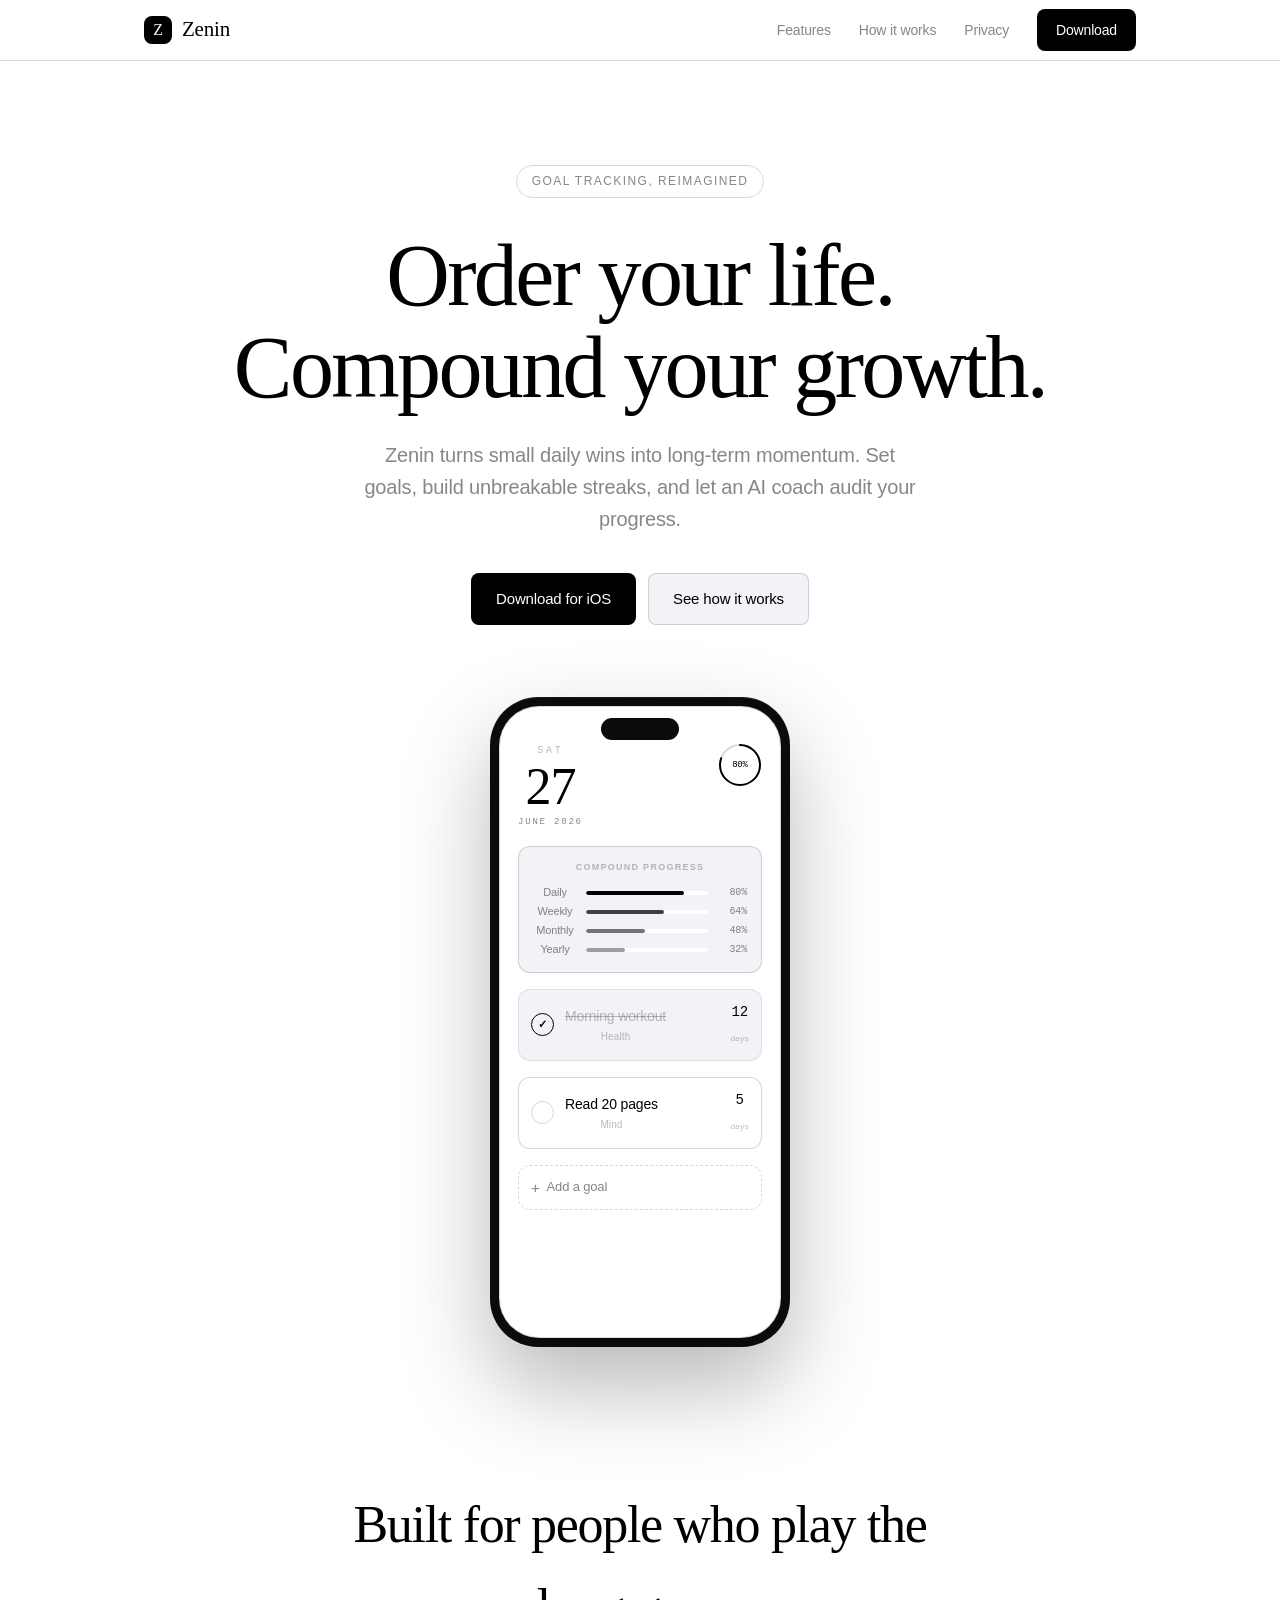
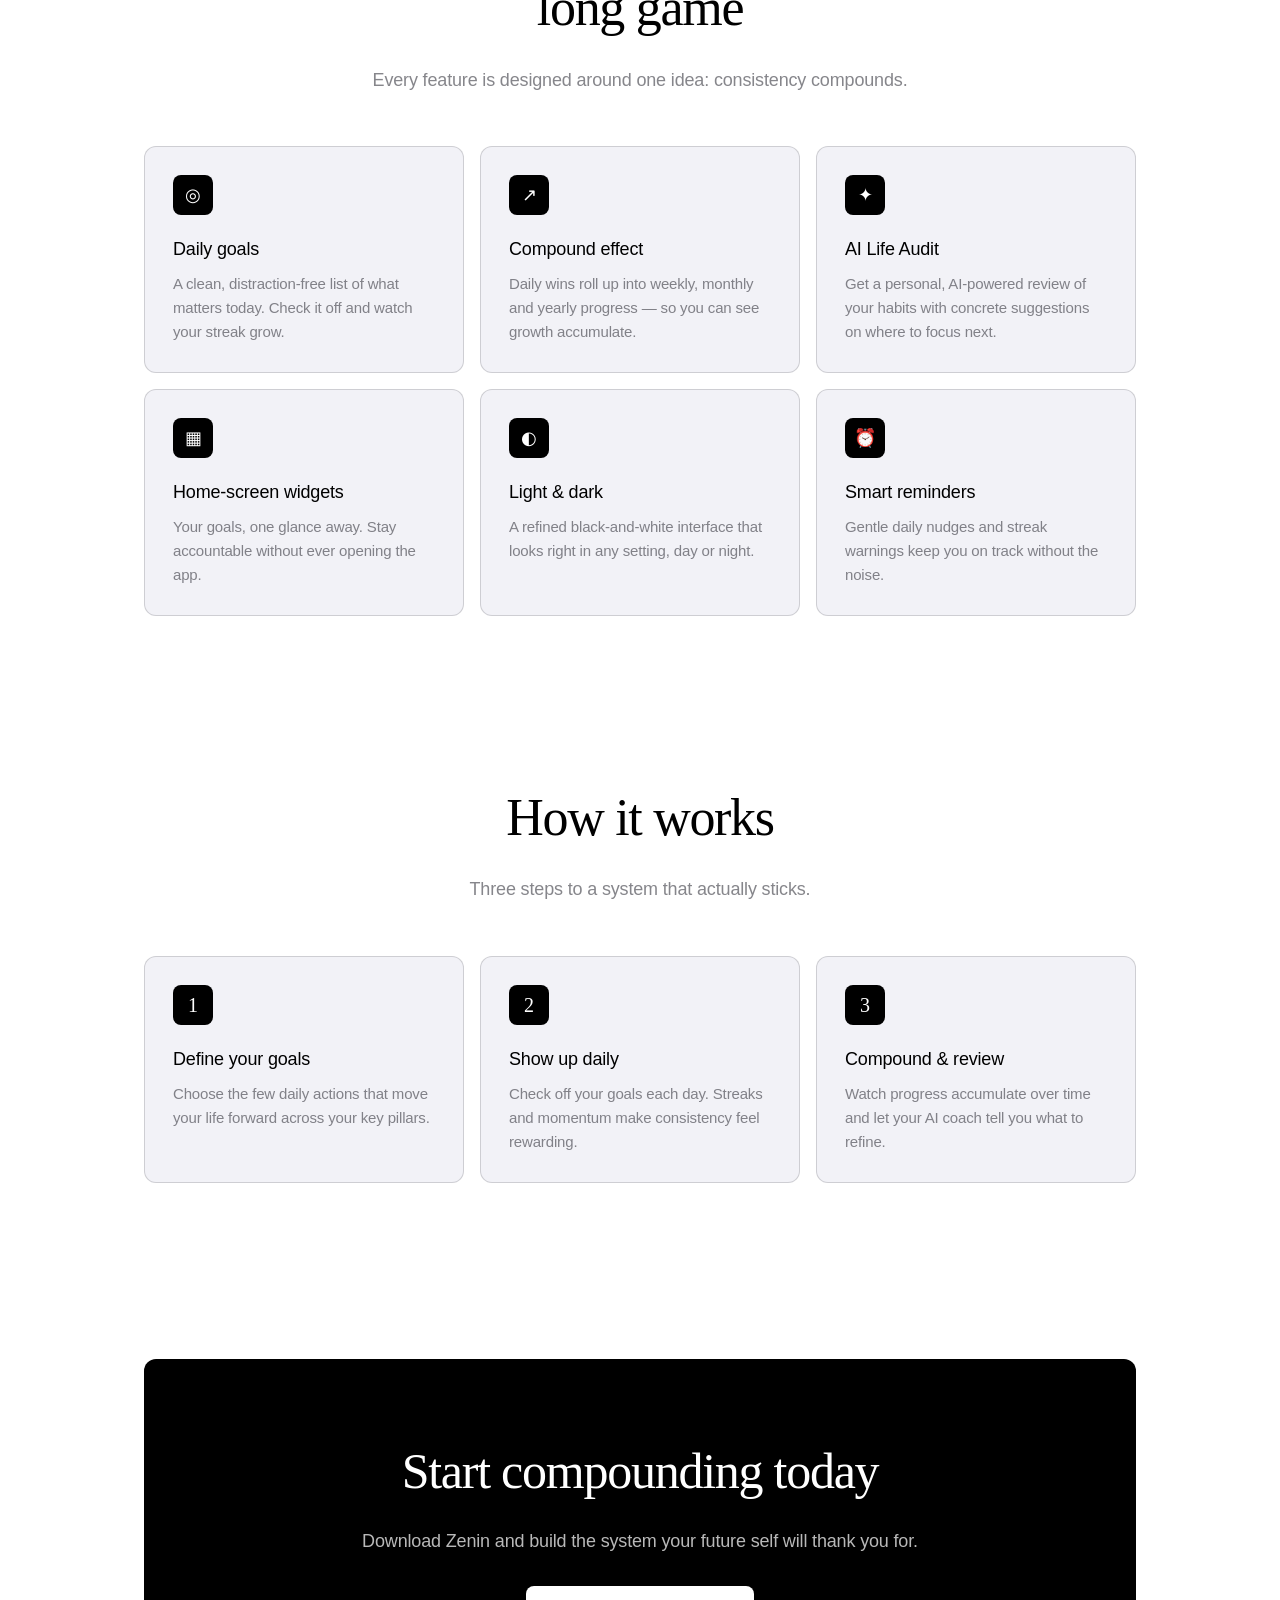
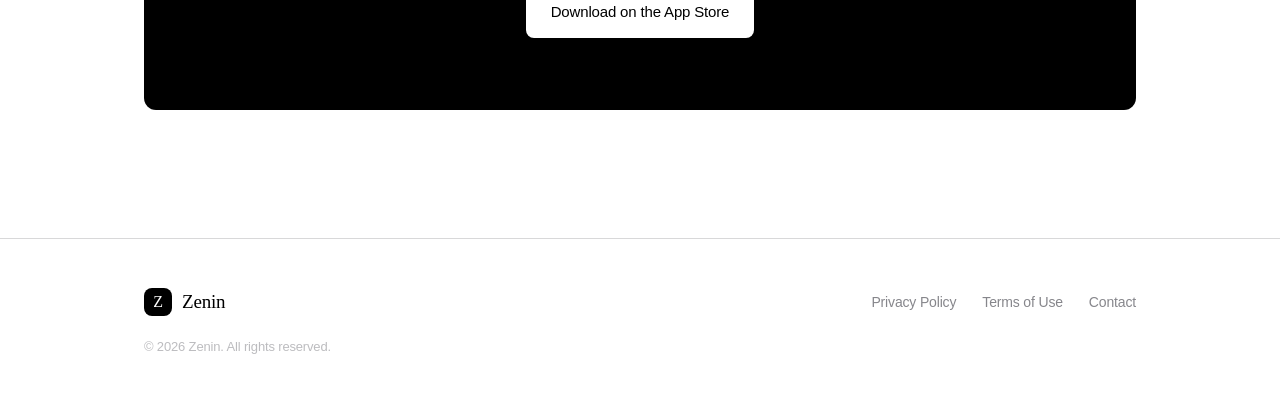
==== commit 5f18e716: "Mockup now faithful to real app home screen (serif date + ring, compound bars, goal cards w/ streaks" ====
--- a/index.html
+++ b/index.html
@@ -38,14 +38,41 @@
             <div class="phone-stage">
                 <div class="phone">
                     <div class="phone-screen">
-                        <div class="ph-eyebrow">Today · 4 of 5 done</div>
-                        <div class="ph-h">Good momentum.</div>
-                        <div class="ph-card"><span class="ph-dot on"></span> Morning workout</div>
-                        <div class="ph-card"><span class="ph-dot on"></span> Read 20 pages</div>
-                        <div class="ph-card"><span class="ph-dot on"></span> Deep work · 2h</div>
-                        <div class="ph-card"><span class="ph-dot"></span> Evening reflection</div>
-                        <div class="ph-metric"><span>Weekly compound</span><span>78%</span></div>
-                        <div class="ph-bar"><span style="width:78%"></span></div>
+                        <div class="ph-header">
+                            <div>
+                                <div class="ph-dow">SAT</div>
+                                <div class="ph-day">27</div>
+                                <div class="ph-month">JUNE 2026</div>
+                            </div>
+                            <div class="ph-ring">
+                                <svg viewBox="0 0 44 44">
+                                    <circle class="track" cx="22" cy="22" r="20"></circle>
+                                    <circle class="fill" cx="22" cy="22" r="20" stroke-dasharray="100.5 125.7"></circle>
+                                </svg>
+                                <span>80%</span>
+                            </div>
+                        </div>
+
+                        <div class="ph-compound">
+                            <div class="ph-compound-h">COMPOUND PROGRESS</div>
+                            <div class="ph-row"><span class="l">Daily</span><span class="track"><i style="width:80%"></i></span><span class="v">80%</span></div>
+                            <div class="ph-row"><span class="l">Weekly</span><span class="track"><i style="width:64%;opacity:.75"></i></span><span class="v">64%</span></div>
+                            <div class="ph-row"><span class="l">Monthly</span><span class="track"><i style="width:48%;opacity:.55"></i></span><span class="v">48%</span></div>
+                            <div class="ph-row"><span class="l">Yearly</span><span class="track"><i style="width:32%;opacity:.38"></i></span><span class="v">32%</span></div>
+                        </div>
+
+                        <div class="ph-goal done">
+                            <span class="ph-check on"></span>
+                            <div class="ph-goal-text"><span class="t">Morning workout</span><span class="p">Health</span></div>
+                            <div class="ph-streak"><b>12</b><small>days</small></div>
+                        </div>
+                        <div class="ph-goal">
+                            <span class="ph-check"></span>
+                            <div class="ph-goal-text"><span class="t">Read 20 pages</span><span class="p">Mind</span></div>
+                            <div class="ph-streak"><b>5</b><small>days</small></div>
+                        </div>
+
+                        <div class="ph-add">Add a goal</div>
                     </div>
                 </div>
             </div>
--- a/styles.css
+++ b/styles.css
@@ -135,28 +135,55 @@
     position: relative;
     width: 100%; height: 100%; border-radius: 40px;
     background: var(--bg); border: .5px solid var(--border);
-    display: flex; flex-direction: column; padding: 34px 20px 30px; gap: 12px; overflow: hidden;
+    display: flex; flex-direction: column; padding: 36px 18px 24px; gap: 16px; overflow: hidden;
 }
 /* Dynamic Island */
 .phone-screen::before {
     content: ""; position: absolute; top: 11px; left: 50%; transform: translateX(-50%);
     width: 78px; height: 22px; border-radius: 999px; background: #0b0b0c; z-index: 2;
 }
-.ph-eyebrow { font-family: var(--sans); font-size: 11px; font-weight: 500; letter-spacing: .1em; color: var(--ink-3); text-transform: uppercase; }
-.ph-h { font-family: var(--serif); font-weight: 200; font-size: 30px; letter-spacing: -.02em; margin-bottom: 4px; }
-.ph-card {
-    background: var(--surface); border-radius: var(--radius-card);
-    border: .5px solid var(--border);
-    padding: 13px 14px; display: flex; align-items: center; gap: 12px;
-    font-size: 14px; font-weight: 400;
-}
-.ph-dot { width: 20px; height: 20px; border-radius: 6px; border: 1.5px solid var(--ink); flex: none; }
-.ph-dot.on { background: var(--ink); }
-.ph-metric { display: flex; align-items: baseline; justify-content: space-between; margin-top: 4px; }
-.ph-metric span:first-child { font-family: var(--sans); font-size: 11px; font-weight: 500; letter-spacing: .1em; color: var(--ink-3); text-transform: uppercase; }
-.ph-metric span:last-child { font-family: var(--mono); font-weight: 200; font-size: 26px; letter-spacing: -.02em; }
-.ph-bar { height: 6px; border-radius: 99px; background: var(--surface); overflow: hidden; }
-.ph-bar > span { display: block; height: 100%; background: var(--ink); }
+
+/* Header: serif day number + completion ring (mirrors ClarityDashboardView) */
+.ph-header { display: flex; align-items: flex-start; justify-content: space-between; }
+.ph-dow   { font-family: var(--mono); font-size: 10px; letter-spacing: .28em; color: var(--ink-3); }
+.ph-day   { font-family: var(--serif); font-weight: 200; font-size: 52px; line-height: 1; letter-spacing: -.02em; margin: 2px 0; }
+.ph-month { font-family: var(--mono); font-size: 9px; letter-spacing: .2em; color: var(--ink-2); }
+.ph-ring  { position: relative; width: 44px; height: 44px; flex: none; }
+.ph-ring svg { width: 44px; height: 44px; transform: rotate(-90deg); }
+.ph-ring .track { fill: none; stroke: var(--border); stroke-width: 2; }
+.ph-ring .fill  { fill: none; stroke: var(--ink); stroke-width: 2; stroke-linecap: round; }
+.ph-ring span { position: absolute; inset: 0; display: grid; place-items: center; font-family: var(--mono); font-size: 9px; }
+
+/* Goal cards: round checkbox + pillar + streak */
+.ph-goal {
+    display: flex; align-items: center; gap: 11px;
+    padding: 11px 12px; border-radius: var(--radius-card);
+    border: .5px solid var(--border); background: var(--bg);
+}
+.ph-goal.done { background: var(--surface); border-color: color-mix(in srgb, var(--border) 50%, transparent); }
+.ph-check { width: 23px; height: 23px; border-radius: 50%; border: 1.5px solid var(--border); flex: none; display: grid; place-items: center; }
+.ph-check.on { border-color: var(--ink); }
+.ph-check.on::after { content: "✓"; font-size: 11px; font-weight: 600; color: var(--ink); }
+.ph-goal-text { display: flex; flex-direction: column; gap: 2px; min-width: 0; }
+.ph-goal-text .t { font-size: 14px; font-weight: 400; }
+.ph-goal.done .ph-goal-text .t { color: var(--ink-3); text-decoration: line-through; }
+.ph-goal-text .p { font-family: var(--sans); font-size: 10px; font-weight: 500; color: var(--ink-3); letter-spacing: .01em; }
+.ph-streak { margin-left: auto; text-align: center; flex: none; }
+.ph-streak b { display: block; font-family: var(--mono); font-weight: 300; font-size: 14px; }
+.ph-streak small { font-family: var(--mono); font-size: 8px; color: var(--ink-3); }
+
+/* Compound Progress card */
+.ph-compound { border: .5px solid var(--border); border-radius: var(--radius-card); background: var(--surface); padding: 13px 14px; }
+.ph-compound-h { font-family: var(--sans); font-size: 9px; font-weight: 600; letter-spacing: .14em; color: var(--ink-3); margin-bottom: 9px; }
+.ph-row { display: flex; align-items: center; gap: 9px; height: 19px; }
+.ph-row .l { font-size: 11px; color: var(--ink-2); width: 44px; flex: none; }
+.ph-row .track { flex: 1; height: 4px; border-radius: 99px; background: var(--surface-2); overflow: hidden; }
+.ph-row .track > i { display: block; height: 100%; background: var(--ink); border-radius: 99px; }
+.ph-row .v { font-family: var(--mono); font-size: 10px; color: var(--ink-2); width: 30px; text-align: right; flex: none; }
+
+/* Dashed "add a goal" row */
+.ph-add { display: flex; align-items: center; gap: 7px; padding: 11px 12px; border-radius: var(--radius-card); border: 1px dashed var(--border); color: var(--ink-2); font-size: 13px; font-weight: 500; }
+.ph-add::before { content: "+"; font-size: 15px; font-weight: 300; line-height: 1; }
 
 /* ---------- Sections ---------- */
 section.block { padding: 80px 0; }
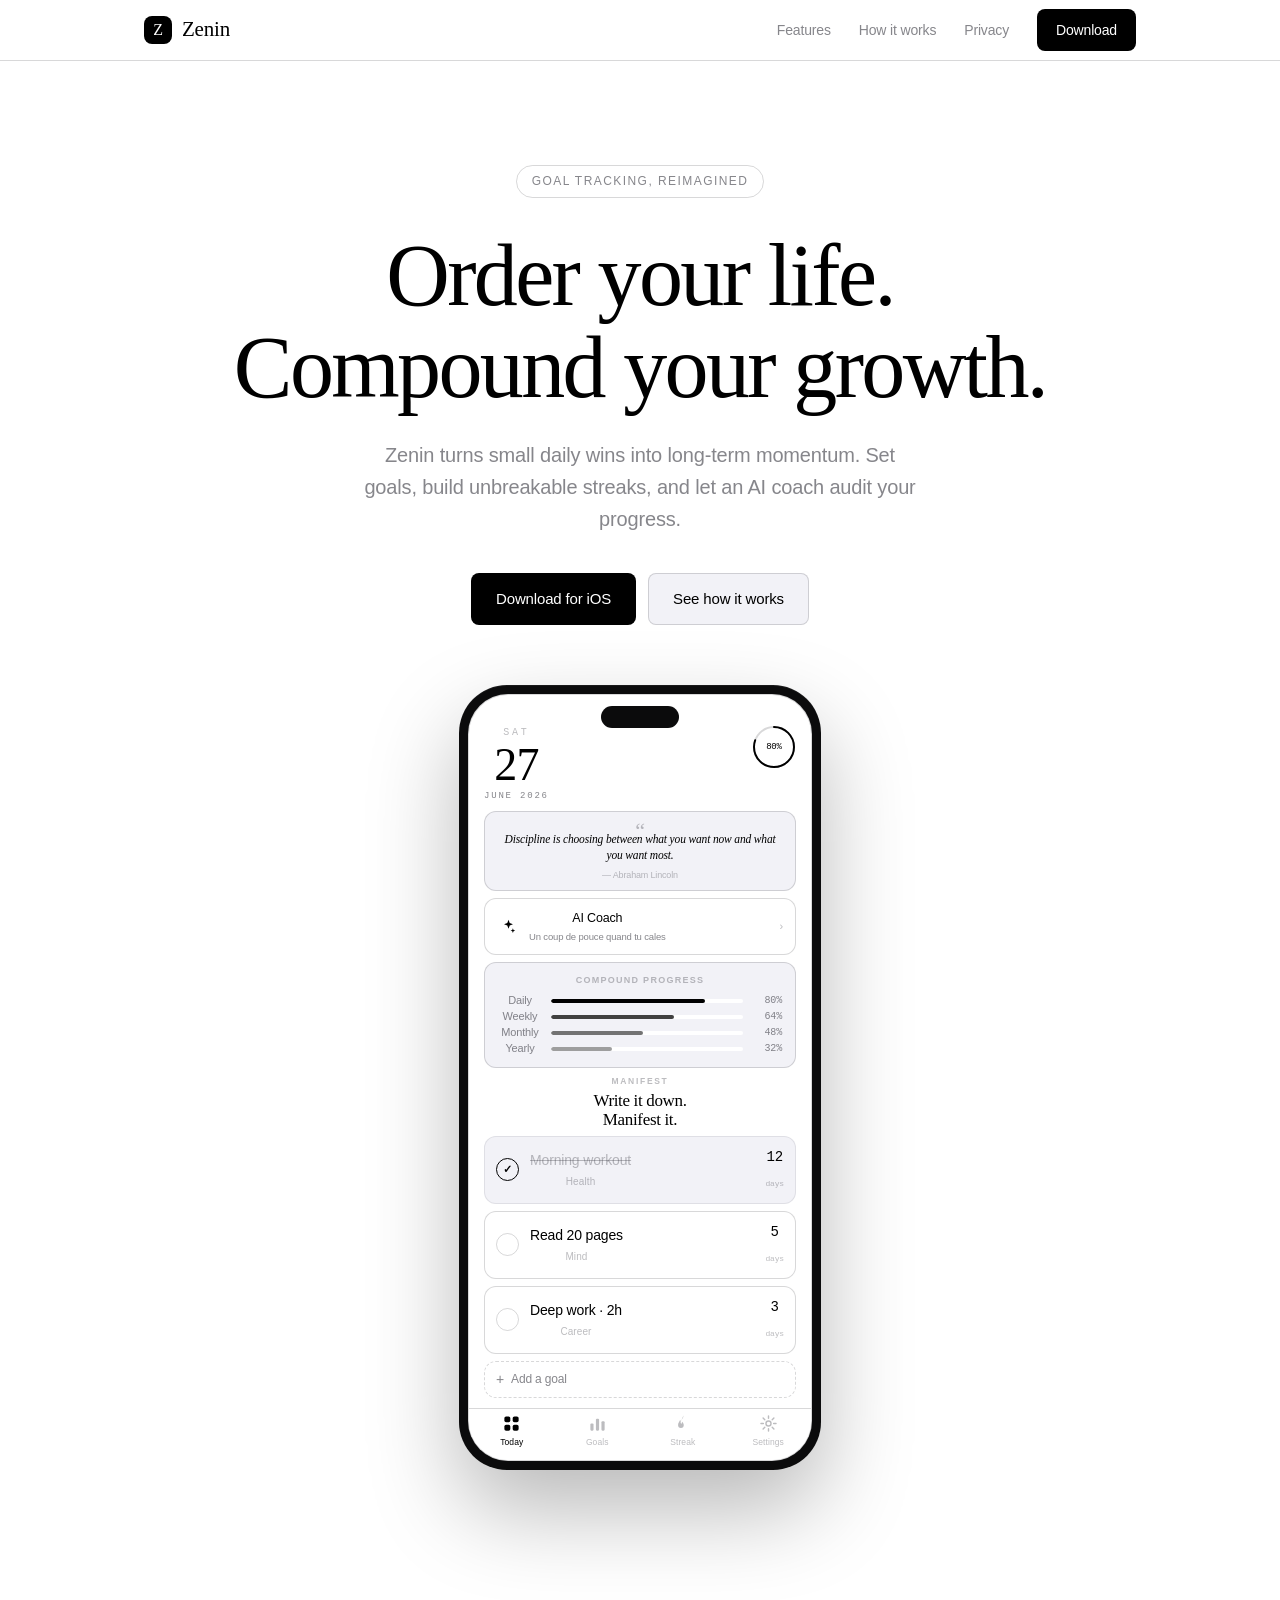
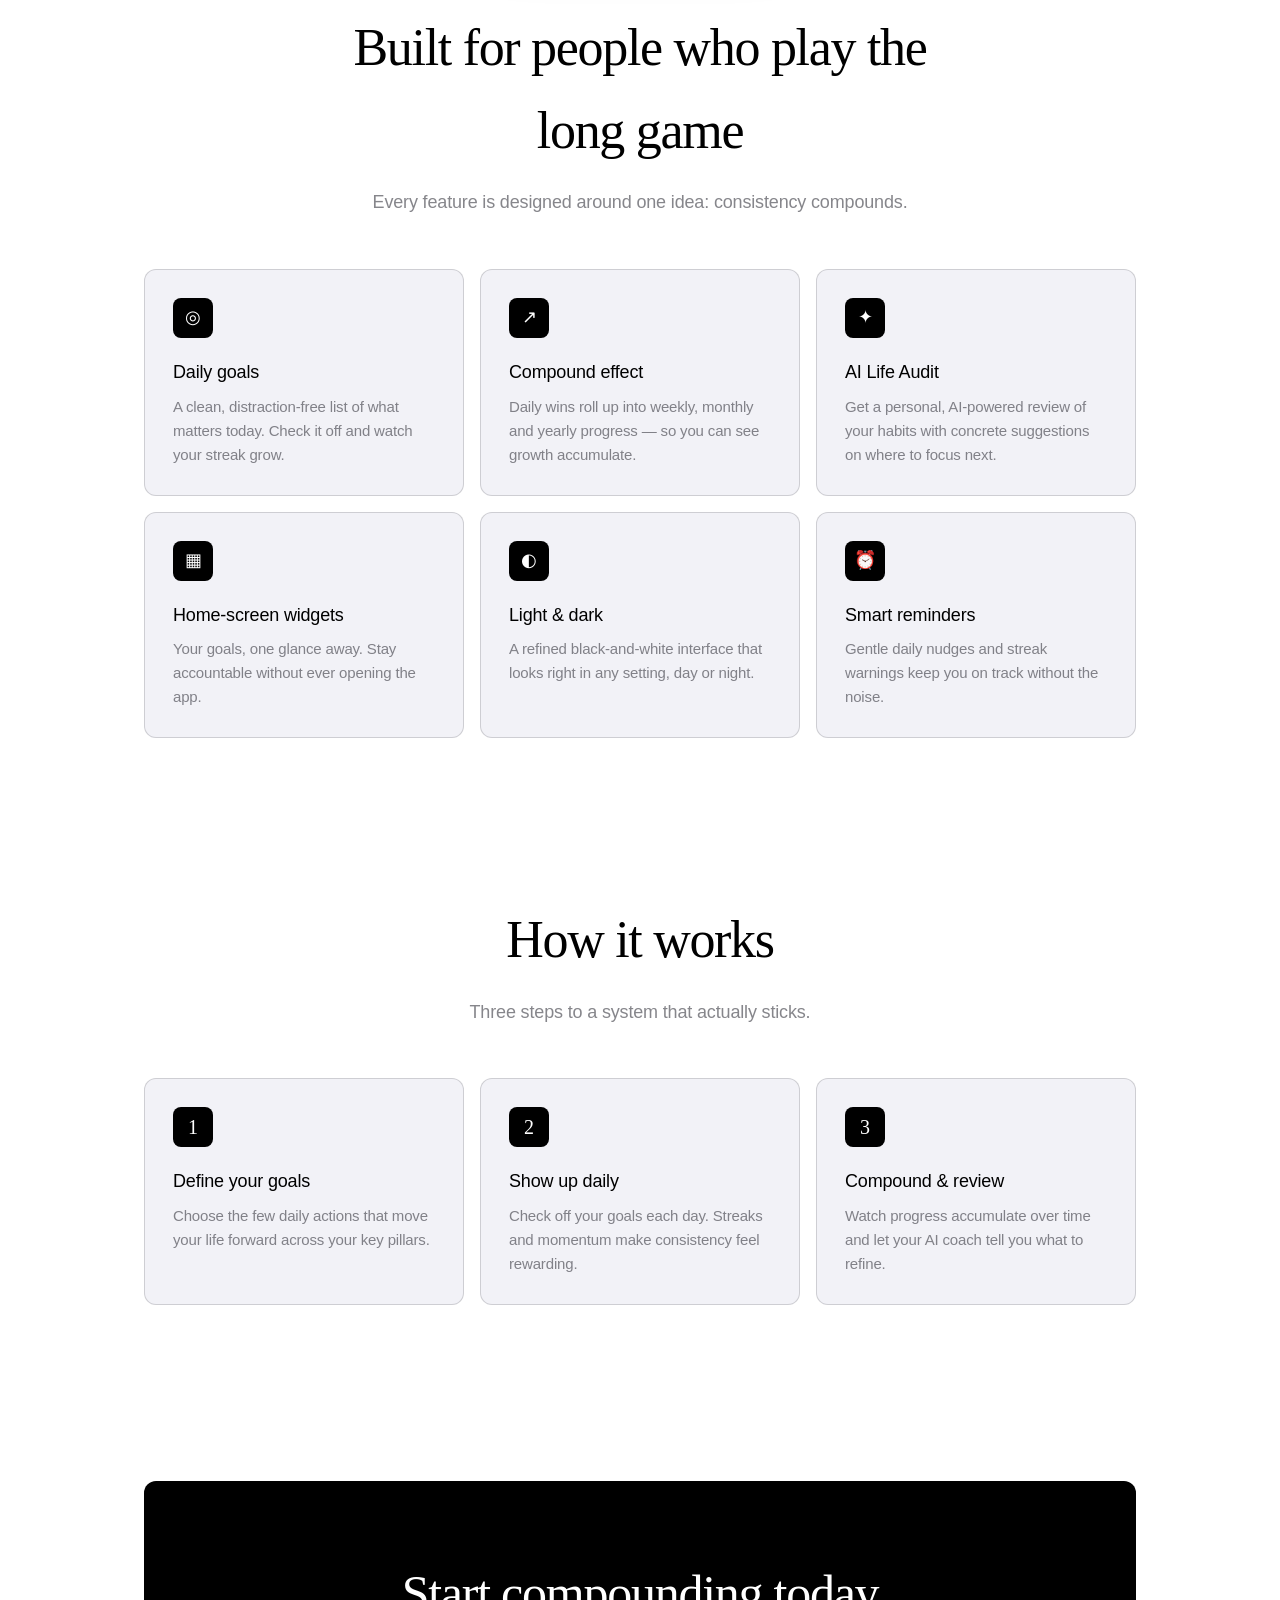
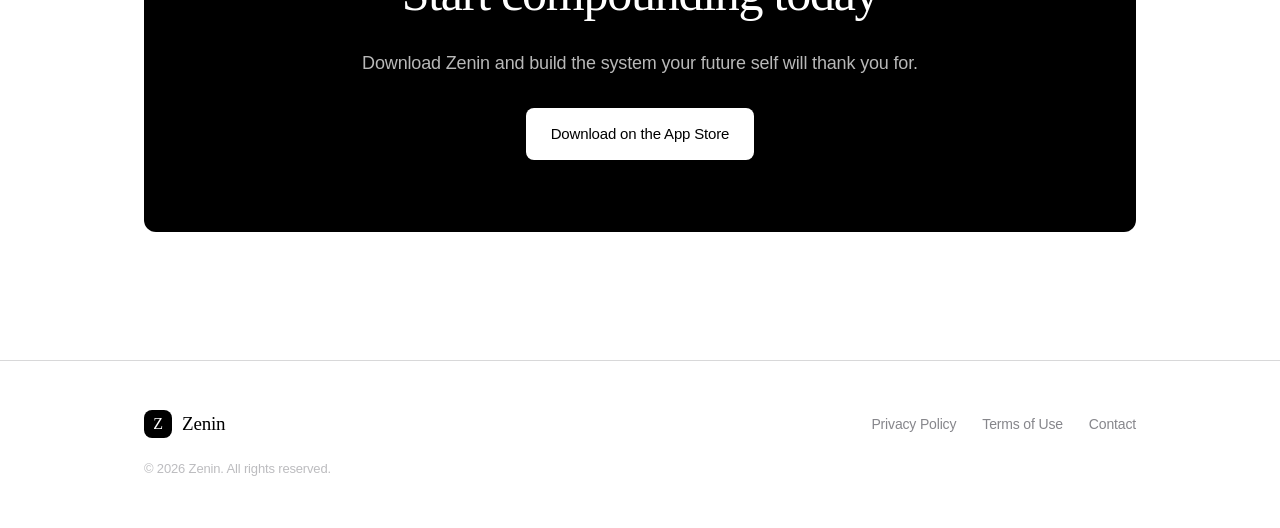
==== commit c16076f2: "Mockup: full home screen — quote, AI Coach, Manifest, 3 goals, bottom tab bar (Today/Goals/Streak/Se" ====
--- a/index.html
+++ b/index.html
@@ -53,6 +53,23 @@
                             </div>
                         </div>
 
+                        <div class="ph-quote">
+                            <span class="mark">&ldquo;</span>
+                            <div class="q">Discipline is choosing between what you want now and what you want most.</div>
+                            <div class="a">— Abraham Lincoln</div>
+                        </div>
+
+                        <div class="ph-coach">
+                            <span class="ic">
+                                <svg viewBox="0 0 24 24" fill="currentColor"><path d="M12 2.6l1.7 4.6 4.6 1.7-4.6 1.7L12 15.2l-1.7-4.6L5.7 8.9l4.6-1.7z"/><path d="M18.2 14.4l.9 2.4 2.4.9-2.4.9-.9 2.4-.9-2.4-2.4-.9 2.4-.9z"/></svg>
+                            </span>
+                            <div class="tx">
+                                <b>AI Coach</b>
+                                <span>Un coup de pouce quand tu cales</span>
+                            </div>
+                            <span class="chev">›</span>
+                        </div>
+
                         <div class="ph-compound">
                             <div class="ph-compound-h">COMPOUND PROGRESS</div>
                             <div class="ph-row"><span class="l">Daily</span><span class="track"><i style="width:80%"></i></span><span class="v">80%</span></div>
@@ -61,6 +78,11 @@
                             <div class="ph-row"><span class="l">Yearly</span><span class="track"><i style="width:32%;opacity:.38"></i></span><span class="v">32%</span></div>
                         </div>
 
+                        <div class="ph-manifest">
+                            <div class="k">MANIFEST</div>
+                            <div class="h">Write it down.<br>Manifest it.</div>
+                        </div>
+
                         <div class="ph-goal done">
                             <span class="ph-check on"></span>
                             <div class="ph-goal-text"><span class="t">Morning workout</span><span class="p">Health</span></div>
@@ -71,8 +93,32 @@
                             <div class="ph-goal-text"><span class="t">Read 20 pages</span><span class="p">Mind</span></div>
                             <div class="ph-streak"><b>5</b><small>days</small></div>
                         </div>
+                        <div class="ph-goal">
+                            <span class="ph-check"></span>
+                            <div class="ph-goal-text"><span class="t">Deep work · 2h</span><span class="p">Career</span></div>
+                            <div class="ph-streak"><b>3</b><small>days</small></div>
+                        </div>
 
                         <div class="ph-add">Add a goal</div>
+
+                        <nav class="ph-tabbar">
+                            <div class="ph-tab active">
+                                <svg viewBox="0 0 24 24" fill="currentColor"><rect x="3" y="3" width="7.5" height="7.5" rx="2.2"/><rect x="13.5" y="3" width="7.5" height="7.5" rx="2.2"/><rect x="3" y="13.5" width="7.5" height="7.5" rx="2.2"/><rect x="13.5" y="13.5" width="7.5" height="7.5" rx="2.2"/></svg>
+                                <span>Today</span>
+                            </div>
+                            <div class="ph-tab">
+                                <svg viewBox="0 0 24 24" fill="currentColor"><rect x="3" y="12" width="4" height="9" rx="1.3"/><rect x="10" y="6" width="4" height="15" rx="1.3"/><rect x="17" y="9" width="4" height="12" rx="1.3"/></svg>
+                                <span>Goals</span>
+                            </div>
+                            <div class="ph-tab">
+                                <svg viewBox="0 0 24 24" fill="currentColor"><path d="M13 2c.5 3-1.4 4.3-2.6 6-1.2 1.7-1 3.4 0 4.6.5-.9.9-1.7 1.2-2.9 1 1.4 2 2.4 2 4.3a3.6 3.6 0 11-7.2 0c0-2.8 1.7-4 2.4-6C9.6 9.9 11.8 6.4 13 2z"/></svg>
+                                <span>Streak</span>
+                            </div>
+                            <div class="ph-tab">
+                                <svg viewBox="0 0 24 24" fill="none" stroke="currentColor" stroke-width="1.8"><circle cx="12" cy="12" r="3.2"/><path d="M12 2.5v3M12 18.5v3M2.5 12h3M18.5 12h3M5.2 5.2l2.1 2.1M16.7 16.7l2.1 2.1M18.8 5.2l-2.1 2.1M7.3 16.7l-2.1 2.1" stroke-linecap="round"/></svg>
+                                <span>Settings</span>
+                            </div>
+                        </nav>
                     </div>
                 </div>
             </div>
--- a/styles.css
+++ b/styles.css
@@ -123,7 +123,7 @@
 .cta-row { display: flex; gap: 12px; justify-content: center; flex-wrap: wrap; }
 
 /* ---------- Phone mock ---------- */
-.phone-stage { margin: 72px auto 0; max-width: 300px; }
+.phone-stage { margin: 60px auto 0; max-width: 362px; }
 .phone {
     position: relative;
     aspect-ratio: 9 / 19.5; border-radius: 48px;
@@ -135,7 +135,7 @@
     position: relative;
     width: 100%; height: 100%; border-radius: 40px;
     background: var(--bg); border: .5px solid var(--border);
-    display: flex; flex-direction: column; padding: 36px 18px 24px; gap: 16px; overflow: hidden;
+    display: flex; flex-direction: column; padding: 30px 15px 58px; gap: 7px; overflow: hidden;
 }
 /* Dynamic Island */
 .phone-screen::before {
@@ -146,7 +146,7 @@
 /* Header: serif day number + completion ring (mirrors ClarityDashboardView) */
 .ph-header { display: flex; align-items: flex-start; justify-content: space-between; }
 .ph-dow   { font-family: var(--mono); font-size: 10px; letter-spacing: .28em; color: var(--ink-3); }
-.ph-day   { font-family: var(--serif); font-weight: 200; font-size: 52px; line-height: 1; letter-spacing: -.02em; margin: 2px 0; }
+.ph-day   { font-family: var(--serif); font-weight: 200; font-size: 46px; line-height: 1; letter-spacing: -.02em; margin: 1px 0; }
 .ph-month { font-family: var(--mono); font-size: 9px; letter-spacing: .2em; color: var(--ink-2); }
 .ph-ring  { position: relative; width: 44px; height: 44px; flex: none; }
 .ph-ring svg { width: 44px; height: 44px; transform: rotate(-90deg); }
@@ -157,7 +157,7 @@
 /* Goal cards: round checkbox + pillar + streak */
 .ph-goal {
     display: flex; align-items: center; gap: 11px;
-    padding: 11px 12px; border-radius: var(--radius-card);
+    padding: 9px 11px; border-radius: var(--radius-card);
     border: .5px solid var(--border); background: var(--bg);
 }
 .ph-goal.done { background: var(--surface); border-color: color-mix(in srgb, var(--border) 50%, transparent); }
@@ -173,17 +173,43 @@
 .ph-streak small { font-family: var(--mono); font-size: 8px; color: var(--ink-3); }
 
 /* Compound Progress card */
-.ph-compound { border: .5px solid var(--border); border-radius: var(--radius-card); background: var(--surface); padding: 13px 14px; }
-.ph-compound-h { font-family: var(--sans); font-size: 9px; font-weight: 600; letter-spacing: .14em; color: var(--ink-3); margin-bottom: 9px; }
-.ph-row { display: flex; align-items: center; gap: 9px; height: 19px; }
+.ph-compound { border: .5px solid var(--border); border-radius: var(--radius-card); background: var(--surface); padding: 10px 13px; }
+.ph-compound-h { font-family: var(--sans); font-size: 9px; font-weight: 600; letter-spacing: .14em; color: var(--ink-3); margin-bottom: 6px; }
+.ph-row { display: flex; align-items: center; gap: 9px; height: 16px; }
 .ph-row .l { font-size: 11px; color: var(--ink-2); width: 44px; flex: none; }
 .ph-row .track { flex: 1; height: 4px; border-radius: 99px; background: var(--surface-2); overflow: hidden; }
 .ph-row .track > i { display: block; height: 100%; background: var(--ink); border-radius: 99px; }
 .ph-row .v { font-family: var(--mono); font-size: 10px; color: var(--ink-2); width: 30px; text-align: right; flex: none; }
 
 /* Dashed "add a goal" row */
-.ph-add { display: flex; align-items: center; gap: 7px; padding: 11px 12px; border-radius: var(--radius-card); border: 1px dashed var(--border); color: var(--ink-2); font-size: 13px; font-weight: 500; }
-.ph-add::before { content: "+"; font-size: 15px; font-weight: 300; line-height: 1; }
+.ph-add { display: flex; align-items: center; gap: 7px; padding: 8px 11px; border-radius: var(--radius-card); border: 1px dashed var(--border); color: var(--ink-2); font-size: 12px; font-weight: 500; }
+.ph-add::before { content: "+"; font-size: 14px; font-weight: 300; line-height: 1; }
+
+/* Daily quote card */
+.ph-quote { border: .5px solid var(--border); border-radius: var(--radius-card); background: var(--surface); padding: 8px 12px; }
+.ph-quote .mark { font-family: var(--serif); font-size: 22px; line-height: 1; color: var(--ink-3); display: block; height: 9px; }
+.ph-quote .q { font-family: var(--serif); font-style: italic; font-weight: 300; font-size: 11.5px; line-height: 1.45; margin: 2px 0 4px; }
+.ph-quote .a { font-size: 9px; color: var(--ink-3); }
+
+/* AI Coach card */
+.ph-coach { display: flex; align-items: center; gap: 10px; border: .5px solid var(--border); border-radius: var(--radius-card); background: var(--bg); padding: 9px 12px; }
+.ph-coach .ic { width: 22px; flex: none; color: var(--ink); display: grid; place-items: center; }
+.ph-coach .ic svg { width: 17px; height: 17px; }
+.ph-coach .tx { display: flex; flex-direction: column; gap: 1px; min-width: 0; }
+.ph-coach .tx b { font-weight: 500; font-size: 12.5px; }
+.ph-coach .tx span { font-size: 9.5px; color: var(--ink-2); }
+.ph-coach .chev { margin-left: auto; color: var(--ink-3); font-size: 11px; }
+
+/* Manifest header */
+.ph-manifest .k { font-family: var(--sans); font-size: 8.5px; font-weight: 600; letter-spacing: .2em; color: var(--ink-3); }
+.ph-manifest .h { font-family: var(--serif); font-weight: 200; font-size: 17px; line-height: 1.12; letter-spacing: -.02em; margin-top: 2px; }
+
+/* Bottom tab bar */
+.ph-tabbar { position: absolute; left: 0; right: 0; bottom: 0; height: 52px; display: flex; background: var(--bg); border-top: .5px solid var(--border); padding-bottom: 5px; z-index: 3; }
+.ph-tab { flex: 1; display: flex; flex-direction: column; align-items: center; justify-content: center; gap: 3px; color: var(--ink-3); }
+.ph-tab.active { color: var(--ink); }
+.ph-tab svg { width: 19px; height: 19px; }
+.ph-tab span { font-size: 8.5px; font-weight: 500; letter-spacing: .01em; }
 
 /* ---------- Sections ---------- */
 section.block { padding: 80px 0; }
